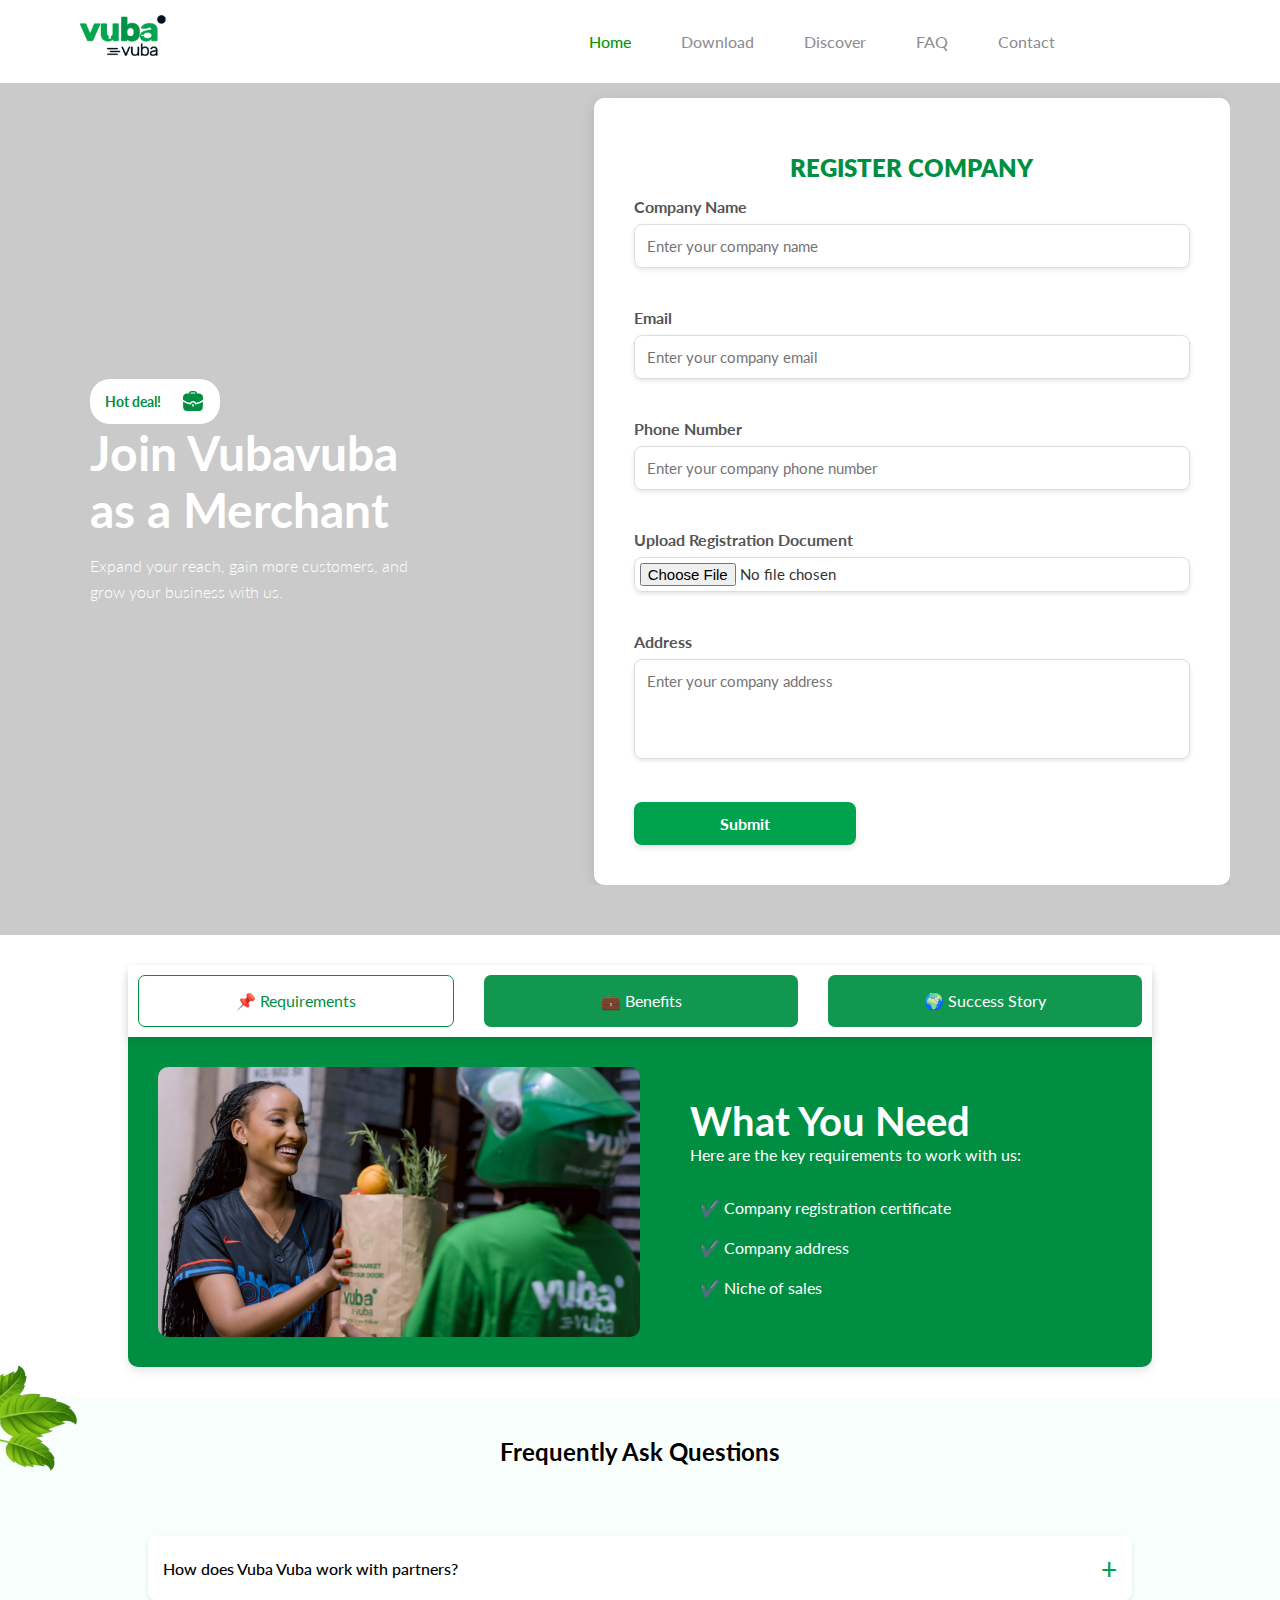
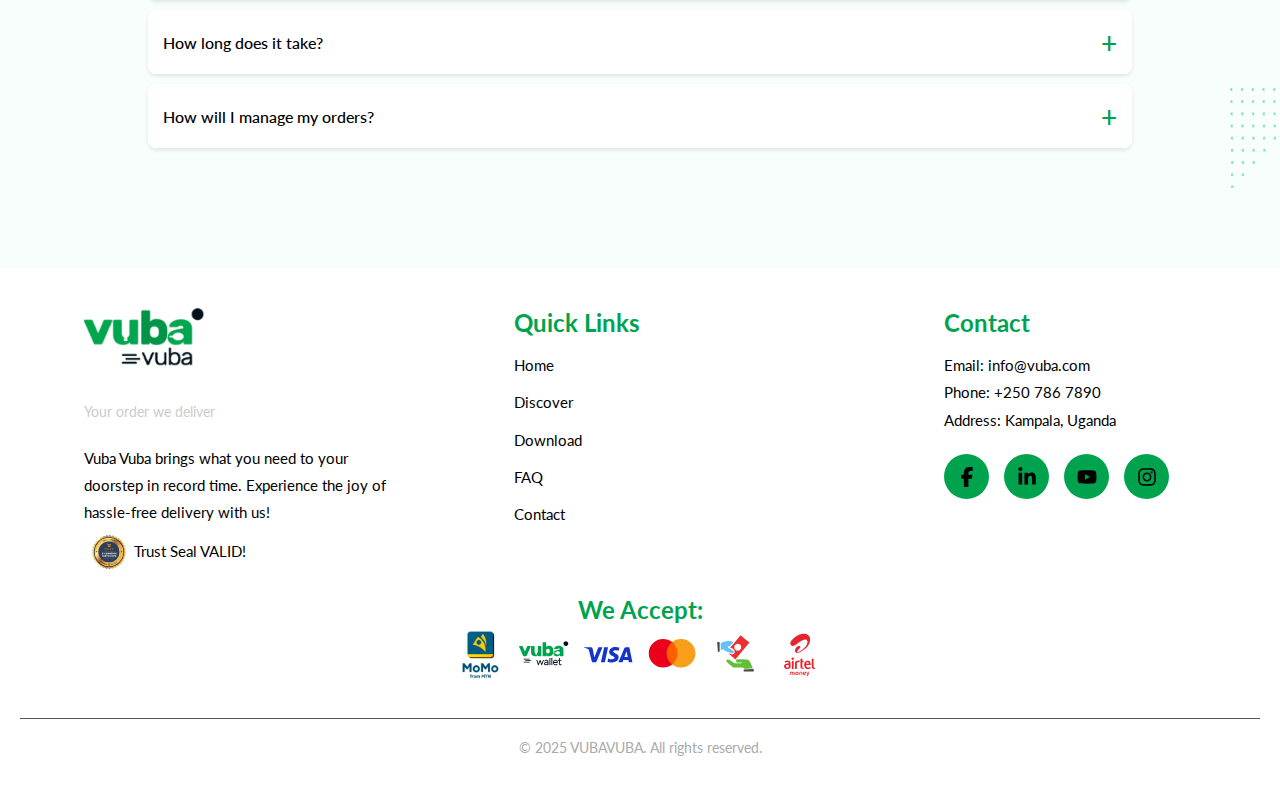
==== public/merchant.html @ c4051e66 "New changes" ====
<!DOCTYPE html>
<html lang="en">
  <head>
    <meta charset="utf-8" />
    <title>VUBAVUBA - Uganda</title>
    <meta name="viewport" content="width=device-width, initial-scale=1.0" />
    <meta name="theme-color" content="#000000" />
    <link rel="icon" type="image/x-icon" href="./public/images/favicon.ico">
    <link rel="stylesheet" type="text/css" href="./css/index.css" />
    <link rel="stylesheet" type="text/css" href="./css/font.css" />
    <link rel="stylesheet" type="text/css" href="./css/styles.css" />
    <link rel="stylesheet" type="text/css" href="./css/components.css" />
    <link rel="stylesheet" type="text/css" href="./css/new.css" />
    <link rel="stylesheet" type="text/css" href="./css/Home.css" />
    <link rel="stylesheet" type="text/css" href="./css/styling.css" />
    <link rel="stylesheet" type="text/css" href="./css/merchant.css" />
    <script>
      async function handleSlider() {
        const slider = document.querySelector("#slider");

        const imageList = slider.querySelectorAll("img");
        const onLoadPromiseList = [];
        for (const image of imageList) {
          if (image.complete) continue;

          const onLoadPromise = new Promise((resolve, reject) => {
            if (image.complete) return resolve();
            image.onload = resolve;
            image.onerror = resolve;
          });
          onLoadPromiseList.push(onLoadPromise);
        }
        await Promise.all(onLoadPromiseList);

        // Set max width and height to prevent slider from overflowing
        slider.style.maxWidth = getComputedStyle(slider).width;
        slider.style.maxHeight = getComputedStyle(slider).height;

        const sliderParent = slider.parentElement;
        const sliderTrack = document.querySelector("#slider > .swiper-wrapper");
        const slides = document.querySelectorAll(
          "#slider > .swiper-wrapper > .swiper-slide"
        );

        // Clone slides for infinite loop
        const slidesToShow = 3;
        const slidesRequired = 6;
        for (
          let i = 0;
          slides.length <= slidesToShow && i <= slidesRequired - 1;
          i++
        ) {
          const index = i % slidesToShow;
          const clone = slides[index]?.cloneNode(true);
          clone?.setAttribute("cloned", "");
          sliderTrack?.appendChild(clone);
        }

        const swiper = new Swiper("#slider", {
          grabCursor: true,
          loop: true,
          slidesOffsetAfter: 0,
          slidesOffsetBefore: 0,
          slidesPerView: 3,
          navigation: {
            prevEl: "#slider-control-prev",
            nextEl: "#slider-control-next",
          },
          breakpoints: {
            0: { slidesPerView: 1 },
            551: { slidesPerView: 1 },
            1051: { slidesPerView: 3 },
          },
        });
      }

      /**
       * Hydrate slider #slider
       */
      document.addEventListener("DOMContentLoaded", async () => {
        try {
          await handleSlider();
        } catch (error) {
          console.error(error);
        }
      });
    </script>
    <script type="module" src="./js/index.js"></script>
  </head>

  <body>
    <nav class="navbar">
      <div class="logo">
        <img
          src="public/images/img_vvlogo_2_1.png"
          alt="Logo Image"
          class="header__logo"
        />
      </div>
      <button class="hamburger" onclick="toggleMenu()">☰</button>
      <ul class="menu" id="menu">
        <li><a href="index.html" class="nav-link active">Home</a></li>
        <li><a href="index.html#download" class="nav-link">Download</a></li>
        <li><a href="index.html#discover" class="nav-link">Discover</a></li>
        <li><a href="index.html#faq" class="nav-link">FAQ</a></li>
        <li><a href="index.html#contact" class="nav-link">Contact</a></li>
      </ul>
    </nav>

    <div class="merchant">
      <section class="contact-section" id="contact">
        <div class="contact-container">
          <div class="contact-text">
            <button class="section__info-button">
              <span>Hot deal!</span>
              <img
                src="public/images/img_work_1.svg"
                alt="Work 1"
                class="work-1"
              />
            </button>
            <h2>Join Vubavuba as a Merchant</h2>
            <p>
              Expand your reach, gain more customers, and grow your business
              with us.
            </p>
          </div>
          <div class="company-registration" id="form" style="z-index: 100">
            <h2>REGISTER COMPANY</h2>
            <form>
              <div class="form-group">
                <label for="company-name">Company Name</label>
                <input
                  type="text"
                  id="company-name"
                  name="company-name"
                  placeholder="Enter your company name"
                />
              </div>
              <div class="form-group">
                <label for="company-email">Email</label>
                <input
                  type="email"
                  id="company-email"
                  name="company-email"
                  placeholder="Enter your company email"
                />
              </div>
              <div class="form-group">
                <label for="company-phone">Phone Number</label>
                <input
                  type="text"
                  id="company-phone"
                  name="company-phone"
                  placeholder="Enter your company phone number"
                />
              </div>
              <div class="form-group">
                <label for="company-doc">Upload Registration Document</label>
                <input type="file" id="company-doc" name="company-doc" />
              </div>
              <div class="form-group">
                <label for="company-address">Address</label>
                <textarea
                  id="company-address"
                  name="company-address"
                  placeholder="Enter your company address"
                ></textarea>
              </div>
              <button type="submit" class="submit-btn">Submit</button>
            </form>
          </div>
        </div>
      </section>
      <div class="insights">
        <div class="tab-container">
          <div class="tab-buttons">
            <button class="tab-link active" data-tab="requirements">
              📌 Requirements
            </button>
            <button class="tab-link" data-tab="benefits">💼 Benefits</button>
            <button class="tab-link" data-tab="success">
              🌍 Success Story
            </button>
          </div>

          <div id="requirements" class="tab-content active">
            <div class="content-box">
              <img src="public/images/1K6A9457.jpg" alt="Requirements" />
              <div class="content-text">
                <h3>What You Need</h3>
                <p>Here are the key requirements to work with us:</p>
                <ul>
                  <li>✔️ Company registration certificate</li>
                  <li>✔️ Company address</li>
                  <li>✔️ Niche of sales</li>
                </ul>
              </div>
            </div>
          </div>

          <div id="benefits" class="tab-content">
            <div class="content-box">
              <div class="content-text">
                <h3>Why Work With Us?</h3>
                <p>
                  Our company is built around
                  <strong>growth, flexibility, and success</strong>. Here’s what
                  you gain:
                </p>
                <div class="icon-list">
                  <div class="icon-item">
                    <span class="icon">✔</span>
                    Career Growth: We invest in your skills
                    with mentorship and training.
                  </div>
                  <div class="icon-item">
                    <span class="icon">✔</span>
                    Work Flexibility: Enjoy a hybrid work
                    environment with a great work-life balance.
                  </div>
                  <div class="icon-item">
                    <span class="icon">✔</span>
                    Innovation-Driven Culture: Work on
                    cutting-edge technology with a supportive team.
                  </div>
                  <div class="icon-item">
                    <span class="icon">✔</span>
                   Recognition & Rewards: Your achievements
                    are celebrated, and performance is well compensated.
                  </div>
                </div>
              </div>
              <img src="public/images/1K6A9524.jpg" alt="Benefits" />
            </div>
          </div>

          <div id="success" class="tab-content">
            <div class="content-box">
              <img src="public/images/1K6A9563.jpg" alt="Success" />
              <div class="content-text">
                <h3>Our Impact in Rwanda</h3>
                <p>
                  We have successfully introduced our services in Rwanda,
                  transforming businesses and communities with technology.
                </p>
              </div>
            </div>
          </div>
        </div>
      </div>

      <!-- <section class="success-section">
        <div class="container">
          <h2 class="title">Our Operational Success</h2>
          <p class="intro">
            At <strong>VUBA</strong>, we turn vision into reality. Our seamless
            execution, data-driven strategies, and commitment to excellence have
            propelled us to success. Here's how we've made an impact:
          </p>
          <div class="success-grid">
            <div class="success-card">
              <h3>🚀 100+ Successful Projects</h3>
              <p>
                From innovative software solutions to cutting-edge analytics,
                our team has delivered over 100 projects with outstanding client
                satisfaction.
              </p>
            </div>
            <div class="success-card">
              <h3>📈 95% Client Retention</h3>
              <p>
                Our expertise and tailored solutions keep our clients coming
                back, building long-term partnerships based on trust and
                results.
              </p>
            </div>
            <div class="success-card">
              <h3>🌍 Expanding Across Africa</h3>
              <p>
                We are making a mark beyond Rwanda, bringing technological
                advancements to multiple African nations, transforming
                businesses and communities.
              </p>
            </div>
          </div>
        </div>
      </section> -->
      <div class="faq-section" id="faq">
        <img src="public/images/leaves.png" alt="Leaves Image" class="leaves" />
        <h2>Frequently Ask Questions</h2>
        <div class="faq-container">
          <div class="faq-item">
            <div class="faq-question">
              How does Vuba Vuba work with partners?
              <span class="icon">+</span>
            </div>
            <div class="faq-answer">
              <p>
                Getting your local business registered on our app is simple.
                Just complete the
                <a href="#form" style="display: inline; color: blue">form</a>
                available.
              </p>
            </div>
          </div>
          <div class="faq-item">
            <div class="faq-question">
              How long does it take?
              <span class="icon">+</span>
            </div>
            <div class="faq-answer">
              <p>3-5 working days.</p>
            </div>
          </div>
          <div class="faq-item">
            <div class="faq-question">
              How will I manage my orders?
              <span class="icon">+</span>
            </div>
            <div class="faq-answer">
              <p>
                Upon successful registration, you will get access to our
                merchant platform to ease your work.
              </p>
            </div>
          </div>
        </div>
        <img
          src="public/images/img_graphic_elements.png"
          alt="Leaves Image"
          class="dots"
        />
      </div>
      <footer class="footer">
        <div class="footer-container">
          <div class="footer-section">
            <div class="footer-logo">
              <img src="public/images/img_vvlogo_2_1.png" alt="Company Logo" />
              <p>Your order we deliver</p>
            </div>
            <p>
              Vuba Vuba brings what you need to your doorstep in record time.
              Experience the joy of hassle-free delivery with us!
            </p>
            <a
              href="https://certification.dbi.rw/public?name=Vuba%20Vuba%20Africa%20LTD"
              target="_blank"
              ><div class="seal">
                <img src="public/images/seal.svg" alt="Seal" srcset="" />
                <p>Trust Seal VALID!</p>
              </div></a
            >
          </div>

          <div class="footer-section">
            <h3>Quick Links</h3>
            <ul>
              <li><a href="#hero">Home</a></li>
              <li><a href="#discover">Discover</a></li>
              <li><a href="#download">Download</a></li>
              <li><a href="#faq">FAQ</a></li>
              <li><a href="#contact">Contact</a></li>
            </ul>
          </div>

          <div class="footer-section">
            <h3>Contact</h3>
            <p>Email: info@vuba.com</p>
            <p>Phone: +250 786 7890</p>
            <p>Address: Kampala, Uganda</p>
            <div class="social-icons">
              <a href="#" title="Facebook"
                ><img src="public/images/facebook-f-brands-solid.svg"
              /></a>

              <a href="#" title="Twitter"
                ><img src="public/images/linkedin-in-brands-solid.svg" alt=""
              /></a>

              <a href="#" title="Instagram"
                ><img src="public/images/youtube-brands-solid.svg" alt=""
              /></a>

              <a href="#" title="LinkedIn"
                ><img src="public/images/instagram-brands-solid.svg" alt=""
              /></a>
            </div>
          </div>
        </div>
        <div class="payment-methods">
          <h3>We Accept:</h3>
          <img src="public/images/mtnmoney (1).png" alt="Momo" />
          <img src="public/images/wallet.svg" alt="Wallet" />
          <img src="public/images/visa.svg" alt="Visa" />
          <img src="public/images/mastercard.svg" alt="MasterCard" />
          <img src="public/images/cod.svg" alt="COD" />
          <img src="public/images/airtel.svg" alt="Airtel" />
        </div>

        <div class="footer-bottom">
          <p>&copy; 2025 VUBAVUBA. All rights reserved.</p>
        </div>
      </footer>
    </div>
    <script>
      document.querySelectorAll(".tab-link").forEach((button) => {
        button.addEventListener("click", () => {
          document
            .querySelectorAll(".tab-link")
            .forEach((btn) => btn.classList.remove("active"));
          document
            .querySelectorAll(".tab-content")
            .forEach((tab) => tab.classList.remove("active"));

          button.classList.add("active");
          document
            .getElementById(button.getAttribute("data-tab"))
            .classList.add("active");
        });
      });
    </script>
    <script>
      const faqItems = document.querySelectorAll(".faq-item");

      faqItems.forEach((item) => {
        const icon = item.querySelector(".icon");
        item.addEventListener("click", () => {
          // Close other open items
          faqItems.forEach((i) => {
            if (i !== item) {
              i.classList.remove("open");
              i.querySelector(".icon").textContent = "+";
            }
          });
          // Toggle the clicked item
          item.classList.toggle("open");
          icon.textContent = item.classList.contains("open") ? "×" : "+";
        });
      });
    </script>
  </body>
</html>
---- public/css/index.css ----
@import url('https://fonts.googleapis.com/css2?family=Lato:ital,wght@0,100;0,300;0,400;0,700;0,900;1,100;1,300;1,400;1,700;1,900&display=swap');

body {
  margin: 0;
  padding: 0;

}

* {
  box-sizing: border-box;
  line-height: normal;
  font-family: "Lato", serif;
  margin: unset;
}

a {
  text-decoration: none;
  display: block;
}

ul {
  margin: 0;
  margin-inline: unset !important;
  padding: 0;
  list-style: none;
}

img {
  max-width: 100%;
  height: auto;
}

input {
  background-color: transparent;
  width: 100%;
}


.hamburger {
    font-size: 24px;
    background: none;
    border: none;
    color: black;
    cursor: pointer;
    display: none; 
}


[type="text"],
input:where(:not([type])),
[type="email"],
[type="url"],
[type="password"],
[type="number"],
[type="date"],
[type="datetime-local"],
[type="month"],
[type="search"],
[type="tel"],
[type="time"],
[type="week"],
[multiple],
textarea,
select,
button {
  appearance: none;
  background-color: transparent;
  border-color: unset;
  border-width: 0;
  border-radius: unset;
  padding: unset;
  font-size: unset;
  line-height: unset;
  color: inherit;
}
input:focus-visible,
[multiple]:focus-visible,
textarea:focus-visible,
select:focus-visible {
  outline: none;
}
---- public/css/font.css ----
/* @font-face {
  font-display: swap;
  font-style: normal;
  src: url("../public/fonts/InterBold.ttf");
  font-family: "Inter";
  font-weight: 700;
}
@font-face {
  font-display: swap;
  font-style: normal;
  src: url("../public/fonts/InterRegular.ttf");
  font-family: "Inter";
  font-weight: 400;
}
@font-face {
  font-display: swap;
  font-style: normal;
  src: url("../public/fonts/InterExtraBold.ttf");
  font-family: "Inter";
  font-weight: 800;
}
@font-face {
  font-display: swap;
  font-style: normal;
  src: url("../public/fonts/InterLight.ttf");
  font-family: "Inter";
  font-weight: 300;
}
@font-face {
  font-display: swap;
  font-style: normal;
  src: url("../public/fonts/InterSemiBold.ttf");
  font-family: "Inter";
  font-weight: 600;
}
@font-face {
  font-display: swap;
  font-style: normal;
  src: url("../public/fonts/PoppinsMedium.ttf");
  font-family: "Poppins";
  font-weight: 500;
}
@font-face {
  font-display: swap;
  font-style: normal;
  src: url("../public/fonts/PoppinsRegular.ttf");
  font-family: "Poppins";
  font-weight: 400;
}
@font-face {
  font-display: swap;
  font-style: normal;
  src: url("../public/fonts/PoppinsSemiBold.ttf");
  font-family: "Poppins";
  font-weight: 600;
}
@font-face {
  font-display: swap;
  font-style: normal;
  src: url("../public/fonts/InterMedium.ttf");
  font-family: "Inter";
  font-weight: 500;
} */

@import url('https://fonts.googleapis.com/css2?family=Lato:ital,wght@0,100;0,300;0,400;0,700;0,900;1,100;1,300;1,400;1,700;1,900&display=swap');
---- public/css/styles.css ----
/*=========== TABLE OF CONTENTS ===========
1. CSS Variables
2. Utility CSS
==========================================*/

/*-------------------------------------
  1. CSS Variables
--------------------------------------*/
:root {
  /*------Color variables------*/
  --amber_300: #facd49;
  --black_900: #000000;
  --black_900_0c: #0000000c;
  --black_900_11: #00000011;
  --black_900_16: #00000016;
  --black_900_19: #00000019;
  --black_900_3f: #0000003f;
  --blue_gray_50: #f1f2f2;
  --dark: #222831;
  --gray_50: #f9f8f8;
  --gray_500: #9f9f9f;
  --gray_900_19: #19182519;
  --green_50: #e5f4ec;
  --green_50_99: #e5f4ec99;
  --green_a200: #85e6b5;
  --green_a700: #00a34d;
  --grey_scale_black: #191825;
  --grey_scale_black_50: #1918257f;
  --grey_scale_black_75: #191825bf;
  --light: #eeeeee;
  --medium: #393e46;
  --orange: #ff5722;
  --teal_800: #008f42;
  --white: #ffffff;

  /*------Shadow variables------*/
  --shadow-xs: 0 43px 26px 0 #0000000c;
  --shadow-sm: 0 4px 39px 0 #0000003f;
  --shadow-md: 0 0 1px 0 #00000011;
  --shadow-lg: 0 0 1px 0 #0000000c;
  --shadow-xl: 0 0 1px 0 #00000019;
  --shadow-2xl: 0 19px 19px 0 #00000016;

  /*------Border radius variables------*/
  --radius-xs: 5px;
  --radius-sm: 10px;
  --radius-md: 14px;
  --radius-lg: 20px;
  --radius-xl: 24px;
  --radius-2xl: 28px;
  --radius-3xl: 32px;
  --radius-4xl: 50px;

  /*------Spacing variables------*/
  --space-xs: 8px;
  --space-sm: 9px;
  --space-md: 14px;
  --space-lg: 16px;
  --space-xl: 18px;
  --space-2xl: 20px;
  --space-3xl: 24px;
  --space-4xl: 26px;
  --space-5xl: 32px;
  --space-6xl: 34px;
  --space-7xl: 36px;
  --space-8xl: 38px;
  --space-9xl: 64px;
  --space-10xl: 78px;
  scroll-behavior: smooth;
}

/*-------------------------------------
  2. Utility CSS
--------------------------------------*/
.flex-col-end-start {
  display: flex;
  flex-direction: column;
  align-items: flex-start;
  justify-content: flex-end;
}

.flex-col-center-start {
  display: flex;
  flex-direction: column;
  align-items: flex-start;
  justify-content: center;
}
---- public/css/components.css ----
/*=========== TABLE OF CONTENTS ===========
1. Button CSS
2. Textarea CSS
3. Input CSS
4. Text CSS
5. Heading CSS
6. Container CSS
==========================================*/

/*-------------------------------------
  1. Button CSS
--------------------------------------*/
.ui.button.round {
  border-radius: var(--radius-md);
}

.ui.button.circle {
  border-radius: 50%;
}

.ui.button.size-xs {
  height: 48px;
  padding-left: var(--space-5xl);
  padding-right: var(--space-5xl);
  font-size: 14px;
  @media only screen and (max-width: 550px) {
    font-size: 1px;
    width: 5vw;
    height: 7vh;
  }
}

.ui.button.size-sm {
  height: 52px;
  padding-left: var(--space-6xl);
  padding-right: var(--space-6xl);
  font-size: 16px;
}

.ui.button.size-lg {
  height: 60px;
  padding-left: var(--space-6xl);
  padding-right: var(--space-6xl);
  font-size: 17px;
}

.ui.button.size-md {
  height: 56px;
  padding-left: var(--space-5xl);
  padding-right: var(--space-5xl);
  font-size: 14px;

  @media only screen and (max-width: 550px) {
    width: 5vw;
    height: 7vh;
    font-size: 12px;
    text-align: left;
  }
}

.ui.button.size-xl {
  height: 64px;
  padding-left: var(--space-lg);
  padding-right: var(--space-lg);
}

.ui.button.size-2xl {
  height: 50px;
}

.ui.button.fill.white {
  background-color: var(--white);
  box-shadow: var(--shadow-md);
  color: var(--teal_800);
}

.ui.button.fill.teal_800 {
  background-color: var(--teal_800);
  box-shadow: var(--shadow-sm);
  color: var(--white);
  @media only screen and (max-width: 1050px) {
    font-size: 21px;
  }
  @media only screen and (max-width: 769px) {
    font-size: 15px;
  }
}

.ui.button.fill.green_a700 {
  background-color: var(--green_a700);
}

.ui.button {
  text-align: center;
  display: flex;
  cursor: pointer;
  flex-direction: row;
  align-items: center;
  justify-content: center;
  white-space: nowrap;
}

/*-------------------------------------
  2. Textarea CSS
--------------------------------------*/
.ui.textarea.round {
  border-radius: var(--radius-sm);
}

.ui.textarea.size-xs {
  height: 132px;
  font-size: 16px;
  padding: var(--space-4xl);
}

.ui.textarea.taroutlinegray500.white {
  background-color: var(--white);
  border: 1px solid var(--gray_500) !important;
}

/*-------------------------------------
  3. Input CSS
--------------------------------------*/
.ui.input.round {
  border-radius: var(--radius-sm);
}

.ui.input.size-xs {
  height: 82px;
  padding-left: var(--space-4xl);
  padding-right: var(--space-4xl);
  font-size: 16px;
}

.ui.input.fill.white {
  background-color: var(--white);
  color: var(--gray_500);
}

.ui.input {
  display: flex;
  align-items: center;
  justify-content: center;
  cursor: text;
  color: var(--gray_500);
  /* font-family: Poppins; */
  font-size: 16px;
  background-color: var(--white);
  align-self: stretch;
  border-radius: var(--radius-sm);
  border: 1px solid var(--gray_500);
}

/*-------------------------------------
  4. Text CSS
--------------------------------------*/
.ui.text.size-body {
  font-size: 18px;
  font-weight: 400;
line-height: 1.7em;
  @media only screen and (max-width: 1250px) {
    font-size: 13px;
  }
}

.ui.text {
  color: var(--grey_scale_black_75);
  /* font-family: Inter; */
}

/*-------------------------------------
  5. Heading CSS
--------------------------------------*/
.ui.heading.size-textxs {
  font-size: 16px;
  font-weight: 500;

  @media only screen and (max-width: 550px) {
    font-size: 15px;
    margin-bottom: -20px;
  }
}

.ui.heading.size-headingxs {
  font-size: 14px;
  font-weight: 700;

  @media (max-width: 769px) {
    font-size: 20px;
    font-weight: 1000;
    margin-left: 70px;
    text-align: left;
    margin-top: -200px;
    flex-direction: column;
  }
}

.ui.heading.size-headings {
  font-size: 18px;
  font-weight: 600;
  @media only screen and (max-width: 1050px) {
    font-size: 21px;
  }
  @media only screen and (max-width: 1050px) {
    font-size: 15px;
  }
}

.ui.heading.size-headingmd {
  font-size: 30px;
  font-weight: 600;
  @media only screen and (max-width: 1050px) {
    font-size: 25px;
  }

  @media only screen and (max-width: 550px) {
    font-size: 16px;
  }
}

.ui.heading.size-headinglg {
  font-size: 35px;
  font-weight: 800;
  @media only screen and (max-width: 1050px) {
    font-size: 33px;
  }

  @media only screen and (max-width: 550px) {
    line-height: normal;
    line-break: auto;
    font-size: 17px;
    text-align: left;
  }
}

.ui.heading.size-headingxl {
  font-size: 36px;
  font-weight: 600;
  @media only screen and (max-width: 1050px) {
    font-size: 34px;
  }

  @media only screen and (max-width: 550px) {
    font-size: 32px;
  }
}

.ui.heading.size-heading2xl {
  font-size: 30px;
  font-weight: 700;
  @media only screen and (max-width: 1050px) {
    font-size: 40px;
  }

  @media only screen and (max-width: 550px) {
    font-size: 18px;
  }
}

.ui.heading.size-heading3xl {
  font-size: 69px;
  font-weight: 600;

  @media only screen and (max-width: 1050px) {
    font-size: 48px;
  }
  @media only screen and (max-width: 550px) {
    font-size: 40px;
  }
}

.ui.heading {
  color: var(--grey_scale_black);
  /* font-family: Inter; */
}

/*-------------------------------------
  6. Container CSS
--------------------------------------*/
.container-menu {
  background-color: white;
  max-width: 100vw;
  padding-top: 1em;
  position: fixed;
  /* box-shadow: 0 5px 8px rgba(0, 0, 0, 0.2); */
  width: 100%;
  margin-left: auto;
  margin-right: auto;
  z-index: 1000;
}

.starter {
  margin: 0;
  height: 100vh;
  /* Linear Gradient */
  background: linear-gradient(to right, #ff7e5f, #feb47b);
  display: flex;
  justify-content: center;
  align-items: center;
  /* font-family: Arial, sans-serif; */
  color: white;
}

.header_button {
  background-color: #008f42;
  border-radius: 10px;
  color: white;
  padding: 10px 20px;
  text-align: center;
  font-weight: 500;
  width: 7vw;
  margin: 0 auto;
  display: flex;
  align-items: center;
  gap: 10px;
}

.learn {
  flex: 0.2;
}
---- public/css/new.css ----
/* Navigation bar settings */

.navbar {
    position: fixed;
    top: 0;
    left: 0;
    width: 100%;
    background-color: white;
    padding: 10px 80px;
    display: flex;
    justify-content: space-between;
    align-items: center;
    z-index: 1000;
    transition: box-shadow 0.3s ease-in-out; 

}


.navbar.no-shadow {
    box-shadow: none;
}


.navbar.with-shadow {
    box-shadow: 0 2px 5px rgba(0, 0, 0, 0.1);
}
.logo {
    font-size: 22px;
    font-weight: bold;
    display: flex;
    align-items: center;
}

.logo img {
    padding-top: 5px;
    width: 30%;
    height: 25%;
}
/* Menu */
.menu {
    list-style: none;
    display: flex;
    gap: 20px;
flex: 0.75
}

.menu li {
    display: inline;
}

.menu a {
    text-decoration: none;
   color: var(--grey_scale_black_50);
    font-weight: normal;
    padding: 10px 15px;
    transition: all 0.3s ease;
    font-weight: 500;
}

/* Hover Effect */
.menu a:hover {
     color: black;
}

/* Active Link */
.menu a.active {
  
     color: rgb(8, 151, 8);
    /* font-weight: bold; */
}


.hamburger {
    font-size: 24px;
    background: none;
    border: none;
    cursor: pointer;
    display: none; /* Hidden on desktop */
}

/* Responsive Design */
@media (max-width: 768px) {
    .navbar{
        padding: 10px 40px;
    }
    .logo{
        width: 0.9;
    }
    .logo img {
        height: 20%;
        width: 20%;
    }
    .hamburger {
        display: block;
     
    }

    .menu {
    
        flex-direction: column;
        position: absolute;
        top: 60px;
        left: 0;
        width: 100%;
        background-color: white;
        overflow: hidden;
        max-height: 0; /* Initially hidden */
        transition: max-height 0.5s ease-in-out; /* Smooth transition */
    }

    .menu.show {
        max-height: 100vh; 
    }

    .menu li {
        text-align: center;
        width: 100%;
        padding: 10px 0;
    }
}
---- public/css/Home.css ----
.section__info-description {
  color: var(--grey_scale_black_50) !important;
  width: 70%;
  text-align: justify;
   @media only screen and (max-width: 1025px) {
    width: 80%;
   }
  @media only screen and (max-width: 769px) {
    width: 100%;
  }
}

.work-1 {
  height: 24px;
  width: 24px;
  object-fit: contain;
}

.section__gallery-search-image {
  height: 300px;
  object-fit: cover;
  border-radius: var(--radius-3xl);
}

.column__title {
  color: var(--teal_800) !important;
  letter-spacing: 4.6px;
  text-transform: uppercase;

  @media only screen and (max-width: 769px) {
    font-size: 10px;
    gap: 0px;
  }
}

.dhi-group {
  padding-left: 15px;
  padding-right: 15px;

  @media only screen and (max-width: 769px) {
    /* align-self: auto; */
    width: 120%;
    object-fit: fill;
    flex-direction: row;
  }
}

.section__gallery-column {
  /* background-color: rebeccapurple; */
  display: flex;
  flex-direction: column;

  @media only screen and (max-width: 769px) {
    /* padding: var(--space-2xl); */
    width: 100%;
    /* object-fit: cover; */
    display: none;
  }


  /* box-shadow: 0 4px 6px rgba(0, 0, 0, 0.2); */
}

.section__slider-item-image {
  height: 300px;
  border-top-right-radius: var(--radius-3xl);
  border-top-left-radius: var(--radius-3xl);
  object-fit: cover;

  @media only screen and (max-width: 769px) {
    font-size: 10px;
    height: fit-content;
    margin-bottom: 10px;
  }
  @media only screen and (max-width: 1025px) {
    object-fit: contain;
    font-size: 10px;
    height: fit-content;
    margin-bottom: 10px;
  }
}

.section__slider-item-details {
  border-bottom-left-radius: var(--radius-3xl);
  border-bottom-right-radius: var(--radius-3xl);
  gap: var(--space-5xl);
  display: flex;
  background-color: var(--white);
  background-color: #f7fbf9;
  flex-direction: column;
  padding: var(--space-5xl);

  @media only screen and (max-width: 769px) {
    padding: var(--space-2xl);
    font-size: 10px;
    margin-bottom: 10px;
  }
}

.section__slider-item-details-column {
  gap: var(--space-xl);
}

.section__slider-item-rating {
  gap: var(--space-sm);
  display: flex;
  align-items: center;

  @media only screen and (max-width: 769px) {
    margin-top: -18px;
  }
}

.section__slider-item-rating-score {
  color: var(--orange) !important;
}

.section__location-image {
  height: 24px;
}

.content__app-link--google-play {
  height: 50px;
  width: 172px;
  object-fit: contain;
  border-radius: var(--radius-xs);

  @media only screen and (max-width: 769px) {
    font-size: 10px;
  }
}

.content__image--whatsapp {
  height: 600px;
  width: 22%;
  object-fit: fill;
  box-shadow: 0 4px 39px 0 #0000003f !important;
  border-radius: var(--radius-lg);

  @media only screen and (max-width: 769px) {
    /* display: none; */
    box-shadow: 0 4px 39px 0 #0000003f !important;
    border-radius: var(--radius-lg);
    object-fit: contain;
    width: 500px;
    height: fit-content;
    /* margin-left: 15px; */
  }
}

.contact-section {
  @media only screen and (max-width: 1025px) {
    width: 100%;
  }
}

.contact-section__input--name {
  color: var(--gray_500) !important;
  padding-left: var(--space-4xl);
  padding-right: var(--space-4xl);
  background-color: var(--white) !important;
  height: 82px;
  border-radius: 10px !important;

  @media only screen and (max-width: 1025px) {
    width: 100%;
  }
}

.contact-section__label--name {
  color: var(--black_900) !important;

  @media only screen and (max-width: 1025px) {
    width: 100%;
  }
}

.join-rider-section {
  gap: var(--space-7xl);
  display: flex;
  background-color: var(--green_50);
  width: 50%;
  flex-direction: column;
  padding: var(--space-2xl);
  border-radius: var(--radius-lg);

  @media only screen and (max-width: 1025px) {
    width: fit-content;
    font-size: 10px;
    text-align: center;
    max-height: max-content;
  }

  @media only screen and (max-width: 360px) {
    font-size: 10px;
    max-width: 90vw;
    text-align: center;
    max-height: 70vh;
  }
}

.join-rider-section__image {
  height: 374px;
  object-fit: cover;
  border-radius: var(--radius-lg);

  @media only screen and (max-width: 1020px) {
    margin-left: 0px;
    height: fit-content;
    object-fit: contain;
  }

  @media only screen and (max-width: 1025px) {
    margin-left: 0px;
    height: fit-content;
    object-fit: contain;
  }
}

.join-rider-section__content {
  margin-bottom: 16px;
  margin-left: 14px;
  display: flex;
  justify-content: space-between;
  align-items: center;
  gap: var(--space-2xl);

  @media only screen and (max-width: 1025px) {
    margin-left: 0px;
    object-fit: contain;
  }
}

.join-rider-section__title {
  color: var(--black_900) !important;
  margin-bottom: 4px;
  align-self: flex-end;

  @media only screen and (max-width: 769px) {
    margin-left: 0px;
    font-size: 10px;
    text-align: left;
    justify-content: left;
  }
  @media only screen and (max-width: 1025px) {
    margin-left: 0px;
    font-size: 10px;
    text-align: left;
    justify-content: left;
  }
}

.join-rider-section__button {
  color: var(--white) !important;
  padding-left: var(--space-6xl);
  padding-right: var(--space-6xl);
  font-size: 17px;
  font-weight: 500;
  background-color: var(--teal_800) !important;
  box-shadow: 0 4px 39px 0 #0000003f !important;
  height: 60px;
  min-width: 168px;
  border-radius: 14px !important;

  @media only screen and (max-width: 767px) {
    max-width: 10vw;
    max-height: 5vh;
  }

  @media only screen and (min-width: 768px) {
    max-width: 10vw;
    max-height: 6vh;
  }
  @media only screen and (min-width: 1024px) {
    max-width: 10vw;
    max-height: 7vh;
  }
}


/*-------------------------------------
  2. Page CSS
--------------------------------------*/
.home {
  /* background-color: var(--white); */
  width: 100%;
  margin: 0;
  padding: 0;

  @media only screen and (max-width: 1025px) {
    height: auto;
    min-width: 100%;
  }
}

.columnobjects {
  position: absolute;
  top: 0;
  left: 0;
  flex: 0.3;

  height: 200000px;
  backdrop-filter: blur(100px);
  /* Creates the blur effect */

  background-color: green;
  /* gap: 620px; */
  /* display: flex; */
  /* width: 10%; */
  /* flex-direction: column;

  align-items: center; */
}

.columnobjects__image {
  height: 276px;
  width: 100%;
  object-fit: cover;

  @media only screen and (max-width: 1025px) {
    height: auto;
  }
}

.columnobjects__image--objects-one {
  height: 168px;
  width: 44%;
  object-fit: contain;
}

.section {
  position: relative;
  width: 100%;
  z-index: 100;
  padding-top: 6em;
  padding-bottom: 2em;
  align-self: center;
  flex-direction: column;
  /* Linear Gradient */
  background: linear-gradient(to right, #008f430e, #fff);
  display: flex;
  justify-content: space-between;
   @media only screen and (max-width:1025px) {
    padding-top: 2em;

   }
}

.section__info{
  width: 90vw;
margin: 0 auto;
gap: 50px;
 @media only screen and (max-width: 769px) {
   width: 80vw;
  }
}
.header {
  display: flex;
  justify-content: space-between;
  margin: 0 3em;
  align-items: center;
  gap: var(--space-2xl);
  width: 100%;

  @media only screen and (max-width: 769px) {
    display: flex;
    flex-direction: column;
    /* height: 8vh; */
  }
}

.section__image {
  height: 500px;
  width: 6%;
  object-fit: contain;
  position: absolute;
  bottom: 27%;
  right: -0.5px;
  margin: auto;
}


.merchant .section__info {
  height: 80vh;
}
.section__info {
  display: flex;

  justify-content: space-between;

 /* background-color: red; */
  @media only screen and (max-width: 769px) {
    display: flex;
    flex-direction: column;
    padding-top: 2.5em;
    height: 100%;
  }
}

.section__info-column {
  gap: 44px;
  display: flex;
  /* background-color: green; */
  width: 40%;
  flex-direction: column;
  justify-content: center;
  align-items: flex-start;


  @media only screen and (max-width: 768px) {
    width: 100%;
    justify-content: left;
    flex-direction: column;
  }
}

.section__info-button {
  color: var(--teal_800) !important;
  padding-left: var(--space-5xl);
  padding-right: var(--space-5xl);
  font-size: 14px;
  font-weight: 700;
  gap: var(--space-xl);
  background-color: var(--white) !important;
  box-shadow: 0 0 1px 0 #00000011 !important;
  height:50px;
  width: 220px;
  border-radius: 20px !important;
  display: flex;
  gap: 20px;
  align-items: center;

  @media only screen and (max-width: 769px) {
    /* margin-left: -10px; */
    width: 1vw;
    width: auto;
    height: 6vh;
  
  }
}

.section__info-text {
  color: var(--black_900) !important;
  width: 70%;
  text-align: justify;
  line-height: 120%;

  @media only screen and (max-width: 1024px) {
    width: 100%;
    text-align: left;
  }
  @media only screen and (max-width: 768px) {
    margin-top: -15px;
    /* margin-left: -10px; */
    width: 100%;
    font-size: -9px;
    text-align: left;
    justify-content: left;
  }
}

.section__info-actions {
  gap: var(--space-lg);
  align-self: stretch;
  display: flex;
  height: 7vh;
  align-items:center;
  height: auto;

  @media only screen and (max-width: 769px) {
    flex-direction: row;
    /* width: 10%; */
  }
}

a.section__info-action-button {
  color: var(--light) !important;
  display: block;
  font-size: 14px;
  font-weight: 700;
  background-color: green !important;
  box-shadow: 0 0 1px 0 #00000019 !important;
  width: 144px;
 height: 100%;
 display: flex;
 align-items: center;
 text-align: center;
 justify-content: center;
  border-radius: 5px !important;

 

  @media only screen and (max-width: 769px) {
height: 7vh;
  }
}
a.section__info-action-button:hover{
  background-color: rgba(0, 128, 0, 0.715) !important;
  cursor: pointer;
}
.section__info-action-button--demo {
  display: block;
  color: var(--dark) !important;
  font-size: 14px;
  font-weight: 700;
  align-self: center;
  background-color: var(--white) !important;
  height: 48px;
  min-width: 184px;
  display: flex;
justify-content: center;
  align-items: center;
  border-radius: 5px !important;
  border: 1px solid var(--light);
  gap: 10px;

  @media only screen and (max-width: 769px) {
    color: var(--dark);
    background-color: var(--white) !important;
    border-radius: 5px !important;
    border: 1px solid var(--light);
    font-weight: 700;
    align-self: center;
    min-width: 140px;  
    padding: 0 11px;
  }
}

.section__gallery {
  position: relative;
  flex: 1;
  display: flex;
  flex-direction: column;
  justify-content: space-around;

  @media only screen and (max-width: 1022px) {
    align-self: stretch;
    margin-left: 0px;
    /* display: none; */
  }
}

.section__gallery-image {
  height: 286px;
  width: 90%;
  object-fit: contain;
}

.section__gallery-controls {
  margin-top: -192px;
  margin-left: 56px;
  margin-right: 56px;
  position: relative;
  display: flex;
  justify-content: center;
  align-items: flex-start;

  @media only screen and (max-width: 1025px) {
    margin-left: 0px;
    margin-right: 0px;
  }
}

.section__gallery-control-button {
  height: 64px;
  margin-top: 246px;
  padding-left: var(--space-lg);
  padding-right: var(--space-lg);
  z-index: 1;
  position: relative;
  background-color: var(--teal_800) !important;
  box-shadow: 0 19px 19px 0 #00000016 !important;
  width: 64px;
  border-radius: 32px !important;
}

.section__gallery-search {
  margin-left: -28px;
  gap: var(--space-md);
  position: relative;
  display: flex;
  flex: 1;
  align-items: center;

  @media only screen and (max-width: 769px) {
    flex-direction: column;
  }
}

.section__gallery-search-column {
  gap: var(--space-5xl);
  display: flex;
  width: 48%;
  flex-direction: column;

  @media only screen and (max-width: 769px) {
    width: 100%;
  }
}

.section__gallery-search-column--secondary {
  margin-bottom: 12px;
  padding-left: var(--space-md);
  padding-right: var(--space-md);
  gap: var(--space-8xl);
  align-self: flex-end;
  display: flex;
  flex: 1;
  flex-direction: column;
  align-items: flex-start;

  @media only screen and (max-width: 769px) {
    /* align-self: stretch; */

    width: fit-content;
    flex-direction: row;
    object-fit: contain;
    height: 10vh;
  }

  /* @media only screen and (max-width: 1022px) {
    align-self: stretch;
    margin-left: 0px;
  } */
}

.section__gallery-search-image--tertiary {
  height: 400px;
  width: 100%;
  object-fit: cover;
  border-radius: var(--radius-3xl);

  @media only screen and (max-width:1025px) {
  height: 300px;
  }
  @media only screen and (max-width: 769px) {
    width: fit-content;
    flex-direction: row;
    object-fit: contain;
    height: fit-content;
  }

  /* @media only screen and (max-width: 1022px) {
    align-self: stretch;
    margin-left: 0px;
  
  } */
}

.section__gallery-search-button {
  height: 64px;
  margin-left: 78px;
  padding-left: var(--space-lg);
  padding-right: var(--space-lg);
  background-color: var(--teal_800) !important;
  box-shadow: 0 19px 19px 0 #00000016 !important;
  width: 64px;
  border-radius: 32px !important;
/* 
  @media only screen and (max-width: 1025px) {
    margin-left: 0px;
  } */
}
---- public/css/styling.css ----
.why-section {
  display: flex;
  background-color: #85e6b50f;
  align-items: center;
  justify-content: space-between;
  gap: 20px;
  padding: 20px 0px;
}

.why-section .left-column {
  flex: 0.5;
}

.why-section .left-column img {
  height: 100%;
  width: 100%;
  object-fit: fill;
}

.why-section .right-column {
  display: flex;
  flex-direction: column;
  flex: 0.4;
}

.why-section .right-column h2 {
  font-size: 40px;
  font-weight: 700;
  color: #008f42;
  padding-bottom: 1em;
}

.why-section .why-steps {
  display: flex;
  width: 100%;
  flex-direction: column;
  gap: 30px;
}

.why-section .why-steps .step {
  background-color: white;
  border-radius: 5px;
  border: 1px solid #cdcdcd;
  padding: 30px 20px;
  width: 80%;
}

.why-section .why-steps .step .top-head {
  display: flex;
  align-items: center;
  padding-bottom: 2vh;
}

.why-section .why-steps .step h4 {
  padding-left: 20px;
  font-size: 20px;
  line-height: 22px;
}

.why-section .why-steps .step p {
  color: #3838389f;
  font-size: 14px;
  line-height: 22px;
}

.merchant .faq-section {
background-color: #85e6b50f;
}

.faq-section {
  display: flex;
  flex-direction: column;
  align-items: center;
  padding: 40px 0px 40px 0px;
  position: relative;
}

.faq-section .leaves {
  position: absolute;
  top: -50px;
  left: 0;
  height: 150px;
  width: 100px;
}

.faq-section .dots {
  position: absolute;
  bottom: 80px;
  right: 0;
  height: 100px;
  width: 50px;
}

.faq-container {
  width: 80%;
  margin: 50px auto;
  padding: 20px;
  /* background-color: #fff; */
  border-radius: 10px;
  /* box-shadow: 0 4px 8px rgba(0, 0, 0, 0.1); */
}

.faq-item {
  margin-bottom: 10px;
  border-radius: 8px;
  box-shadow: 0 2px 4px rgba(0, 0, 0, 0.1);
  overflow: hidden;
}

.faq-question {
  cursor: pointer;
  padding: 15px;
  margin: 0;
  font-size: 16px;
  font-weight: 500;
  display: flex;
  justify-content: space-between;
  align-items: center;
  background-color: #fff;
  transition: background-color 0.3s, box-shadow 0.3s;
}

.faq-question:hover {
  background-color: #f0f0f055;
  box-shadow: 0 4px 8px rgba(0, 0, 0, 0.2);
}

.faq-answer {
  max-height: 0;
  overflow: hidden;
  transition: max-height 0.3s ease-out;
  padding: 0 15px;
  background-color: #ffffff;
}

.faq-answer p {
  color: #7c7c7c;
  margin: 10px 0;
}

.faq-item.open .faq-answer {
  max-height: 220px;
}

.faq-item.open .faq-question {
  color: #00a34d;
}

.faq-container .icon {
  font-size: 28px;
  color: #00a34d;
  transition: transform 0.3s;
}

.faq-container .faq-item.open .icon {
  transform: rotate(45deg); /* Rotate icon to indicate close */
}

.download-section {
  display: flex;
  justify-content: space-around;
  align-items: center;
  background-color: #008f42;
  width: 80%;
  margin: auto;
  border-radius: 15px;
  padding-top: 10px;
  box-shadow: 0 4px 10px rgba(0, 0, 0, 0.1);
  margin-top: 30px;
}

.download-section .left-column {
  flex: 0.5;
  height: 45vh;
  display: flex;
  justify-content: center;
}

.download-section .left-column img {
  height: 100%;
  width: 70%;
  object-fit: contain;
}
.download-section .right-column {
  flex: 0.5;
  color: white;
  /* background-color: black; */
}

.download-section .headerr {
  font-size: 40px;
  font-weight: 500;
  padding: 20px 0px;
}
.download-section .right-column .tag {
  color: green;
  display: block;
  text-align: center;
  font-weight: 700;
  width: 15vw;
  padding: 10px;
  border-radius: 5px;
  background-color: white;
}

.download-section .right-column .description {
  width: 90%;
  font-weight: 400;
}
.download-section .app-section {
  display: flex;
  gap: 50px;
  padding: 40px 0;
}
.download-section .app-section img {
  height: 6vh;
  width: 10vw;
}

.contact-section {
  position: relative;
  background: url("/public/public/images/1K6A9760.jpg") center/cover no-repeat;
  padding: 50px;
  /* border-radius: 20px; */
  width: 100%;
  margin: 50px auto;
  display: flex;
  justify-content: center;
  align-items: center;
  overflow: hidden;
}
.merchant .contact-section {
   margin: 0 auto;
}

.contact-section::before {
  content: "";
  position: absolute;
  top: 0;
  left: 0;
  width: 100%;
  height: 100%;
  background: rgba(0, 0, 0, 0.761);
  z-index: 1;
}

.merchant .contact-section::before {
  background: rgba(0, 0, 0, 0.208);
}

.contact-section .contact-container {
  position: relative;
  display: flex;
  flex-wrap: wrap;
  overflow: hidden;
  width: 90%;
  align-items: center;
}
.merchant .contact-section .contact-container {
  flex-wrap: nowrap;
  width: 100%;
padding-top: 3em;
}

.merchant .contact-section .company-registration {
  flex: 0.6;
  padding: 40px;
  background: #ffffff;
  /* border-radius: 0 15px 15px 0; */
  box-shadow: 0 4px 15px rgba(0, 0, 0, 0.1);
  z-index: 200;
  border-radius: 10px;
}

.contact-section .contact-text .section__info-button {
  width: auto;
  font-size: 14px;
  height: 5vh;
}

.merchant .contact-section .contact-text h2,
.merchant .contact-section .contact-text p {
  width: 70%;
}
.contact-section .contact-text {
  flex: 0.5;
  padding: 40px;
  color: #ffffff;
  z-index: 100;
}

.contact-section .contact-text h2 {
  font-size: 3rem;
  margin-bottom: 15px;
  color: #ffffff;
}

.contact-section .contact-text p {
  font-size: 1rem;
  line-height: 1.6;
  font-weight: 300;
  width: 80%;
  color: #ffffff;
}

/* Right Column */
.contact-section .contact-form {
  flex: 0.4;
  padding: 40px;
  background: #ffffff;
  /* border-radius: 0 15px 15px 0; */
  box-shadow: 0 4px 15px rgba(0, 0, 0, 0.1);
  z-index: 200;
  border-radius: 10px;
}

.contact-section form {
  display: flex;
  flex-direction: column;
  gap: 20px;
}

.contact-section input,
.contact-section textarea,
.contact-section button {
  width: 100%;
  padding: 15px;
  border: 1px solid #ddd;
  border-radius: 8px;
  font-size: 1rem;
  color: #333;
  outline: none;
  transition: all 0.3s ease;
}

.contact-section input:focus,
.contact-section textarea:focus {
  border-color: #00a34d;
  box-shadow: 0 0 5px rgba(255, 117, 140, 0.4);
}

.contact-section textarea {
  resize: none;
  height: 120px;
}

.contact-section button {
  background: #00a34d;
  color: #fff;
  font-weight: bold;
  border: none;
  cursor: pointer;
  transition: all 0.3s ease;
}

.contact-section button:hover {
  background: #00a34d;
  transform: translateY(-2px);
}

.footer {
  background: white;
  color: #000000;
  padding: 40px 20px;
}
.footer .seal {
  display: flex;
  align-items: center;
}

.footer .seal img {
  width: 50px;
  height: 50px;
}

.footer-container {
  margin: 0 auto;
  display: flex;
  flex-wrap: wrap;
  justify-content: space-between;
  align-items: start;
  gap: 50px;
}

/* Footer Sections */
.footer-section {
  flex: 1 1 300px;
  padding-left: 5vw;
  height: 100%;
}

.footer-section h3 {
  font-size: 1.5rem;
  margin-bottom: 15px;
  color: #00a34d;
}

.footer-section p,
.footer-section ul,
.footer-section a {
  font-size: 0.95rem;
  line-height: 1.8;
  color: #000000;
  text-decoration: none;
  transition: all 0.3s ease;
}

.footer-section a:hover {
  color: #00a34d;
}

.footer-section ul {
  list-style: none;
  padding: 0;
}

.footer-section ul li {
  margin-bottom: 10px;
}

/* Logo Section */
.footer-logo {
  display: flex;
  flex-direction: column;
  /* align-items: center; */
  margin-bottom: 20px;
}

.footer-logo img {
  width: 120px;
  margin-bottom: 10px;
}

.footer-logo p {
  font-size: 0.9rem;
  color: #ccc;
}

.payment-methods {
  padding-top: 2vh;
  text-align: center;
}

.payment-methods h3 {
  font-size: 1.5rem;
  /* margin-bottom: 15px; */
  color: #00a34d;
}
/* Payment Methods Section */
.payment-methods img {
  width: 50px;
  margin: 5px;
  transition: transform 0.3s ease;
}

.payment-methods img:hover {
  transform: scale(1.1);
}

/* Social Icons */
.social-icons {
  display: flex;
  gap: 15px;
  /* justify-content: center; */
  margin-top: 20px;
}

.social-icons a {
  width: 45px;
  height: 45px;
  display: flex;
  align-items: center;
  justify-content: center;
  background: #00a34d;
  color: #fff;
  border-radius: 50%;
  font-size: 1.2rem;
  transition: all 0.3s ease;
}
.social-icons a img {
  width: 20px;
  height: 20px;
}
.social-icons a:hover {
  background: #00a34d;
}

/* Footer Bottom */
.footer-bottom {
  margin-top: 30px;
  border-top: 1px solid #555;
  padding-top: 20px;
  font-size: 0.9rem;
  color: #aaa;
  text-align: center;
}

/* Modal Styles */
.modal-register {
  display: none;
  position: fixed;
  top: 0;
  left: 0;
  width: 100%;
  height: 100%;
  background: rgba(0, 0, 0, 0.758);
  justify-content: center;
  align-items: center;
  z-index: 1000;
}

.modal-register .modal-content,
.company-registration {
  background: white;
  width: 90%;
  max-width: 700px;
  border-radius: 15px;
  box-shadow: 0 4px 10px rgba(0, 0, 0, 0.159);
  overflow: hidden;
}

.modal-header {
  display: flex;
  justify-content: space-between;
  align-items: center;
  background: linear-gradient(90deg, #054d27d7, #054d27);
  color: white;
  padding: 15px 20px;
}

.modal-header h2 {
  margin: 0;
  font-size: 20px;
}

.modal-register .modal-header .close-btn {
  background: none;
  border: none;
  color: white;
  font-size: 20px;
  cursor: pointer;
}

.modal-register .tabs {
  display: flex;
  background: #f0f4f8;
}

.modal-register .tabs button {
  flex: 1;
  padding: 15px;
  background: transparent;
  color: #333;
  border: none;
  font-size: 16px;
  cursor: pointer;
  font-weight: bold;
  transition: background 0.3s;
}

.modal-register .tabs button.active {
  background: #054d27;
  color: white;
}

.company-registration {
  padding: 30px;
  margin: 0 auto;
}

.company-registration h2 {
  color: #008f42;
  padding: 15px;
  text-align: center;
  font-weight: 800;
}
.company-registration .form-group {
  margin-bottom: 20px;
}

.company-registration .form-group label {
  display: block;
  font-weight: bold;
  margin-bottom: 8px;
  color: #555;
}

.company-registration .form-group input,
.company-registration .form-group textarea {
  width: 100%;
  padding: 12px;
  border: 1px solid #ddd;
  border-radius: 8px;
  font-size: 15px;
  box-shadow: 0 2px 4px rgba(0, 0, 0, 0.1);
  transition: border-color 0.3s;
}

.company-registration .form-group input:focus,
.company-registration .form-group textarea:focus {
  border-color: #007bff;
  outline: none;
}

.company-registration .form-group input[type="file"] {
  padding: 5px;
}

.company-registration .form-group textarea {
  resize: none;
  height: 100px;
}

.company-registration button.submit-btn {
  width: 40%;
  padding: 12px;
  background: #00a34d;

  color: white;
  border: none;
  border-radius: 8px;
  font-size: 16px;
  cursor: pointer;
  font-weight: bold;
  box-shadow: 0 3px 6px rgba(0, 0, 0, 0.1);
  transition: background 0.3s, box-shadow 0.3s;
}

.company-registration button.submit-btn:hover {
  background: #00a34d;
  box-shadow: 0 4px 8px rgba(0, 0, 0, 0.2);
}

.partner-section {
  text-align: center;
  padding: 40px 20px;
  /* background: linear-gradient(to right, #e3fce9, #f6fff6); */
  color: #008f42;
  /* box-shadow: 0 10px 30px rgba(0, 0, 0, 0.05); */
  margin: 40px auto;
  width: 100vw;
}

/* Header */
.partner-header h2 {
  font-size: 40px;
  margin-bottom: 10px;
  font-weight: 700;
}

.partner-header p {
  font-size: 18px;
  color: #595959;
  opacity: 0.8;
}

/* Partner Options */
.partner-options {
  display: flex;
  justify-content: center;
  gap: 100px;
  flex-wrap: wrap;
  margin-top: 50px;
}

/* Cards */
.option-card {
  background: rgba(255, 255, 255, 0.9);
  color: black;
  border-radius: 20px;
  width: 30vw;
  box-shadow: 0 6px 20px rgba(0, 0, 0, 0.1);
  overflow: hidden;
  text-align: center;
  transition: transform 0.3s ease-in-out, box-shadow 0.3s ease-in-out;
  backdrop-filter: blur(10px);
  border: 1px solid rgba(255, 255, 255, 0.3);
}

.option-card:hover {
  /* transform: scale(1.05); */
  box-shadow: 0 12px 30px rgba(0, 0, 0, 0.15);
}

/* Image Container */
.partner-section .image-container {
  position: relative;
  width: 100%;
  height: 40vh;
  display: flex;
  align-items: center;
  justify-content: center;
}

/* Background Shape */
.image-bg {
  position: absolute;
  width: 140%;
  height: 100%;
  background: linear-gradient(135deg, #008f436d, #00c8536f);
  clip-path: ellipse(80% 60% at center);
  z-index: 0;
  top: 10px;
  left: -20%;
  opacity: 0.9;
  border-radius: 50%;
}

/* Image */
.option-image {
  position: relative;
  width: 85%;
  height: 85%;
  border-radius: 10px;
  box-shadow: rgba(0, 0, 0, 0.1) 0px 10px 15px -3px,
    rgba(0, 0, 0, 0.05) 0px 4px 6px -2px;
  /* clip-path: ellipse(80% 60% at center); */
  object-fit: cover;
  z-index: 100;
}

/* Content */
.option-content {
  padding: 25px;
}

.option-content h3 {
  font-size: 24px;
  color: #007b3e;
  margin-bottom: 12px;
}

.option-content p {
  font-size: 16px;
  color: #444;
  line-height: 1.6;
  margin-bottom: 20px;
}

/* CTA Buttons */
.cta-button {
  display: inline-block;
  padding: 12px 32px;
  background: #008f42;
  color: white;
  text-decoration: none;
  font-weight: bold;
  border-radius: 10px;
  transition: background 0.3s ease-in-out, transform 0.2s ease-in-out;
  font-size: 14px;
}

.cta-button:hover {
  background: #006b33;
  transform: translateY(-3px);
}

/* Where We Are Section */
.where-we-are {
  /* background-color: rebeccapurple; */
  text-align: center;
  padding: 30px 20px 50px 20px;
}
.where-we-are .headerr {
  width: 100%;
  text-align: center !important;
}
.where-we-are .headerr h2 {
  font-size: 40px;
  /* height: 10vh; */
  color: #008f42;
  margin-bottom: 15px;
  padding: 30px 0;
  font-weight: bold;
  text-align: center;
}

/* .where-we-are .header p {
    font-size: 18px;
    color: #4a6f50;
    margin-bottom: 40px;
    max-width: 600px;
    margin-left: auto;
    margin-right: auto;
} */

/* Locations Container */
.where-we-are .locations {
  display: flex;
  justify-content: center;
  gap: 30px;
}

/* Location Card */
.where-we-are .location-card {
  position: relative;
  background: white;
  border-radius: 12px;
  box-shadow: 0 5px 15px rgba(0, 0, 0, 0.1);
  overflow: hidden;
  width: 20vw;
  transition: all 0.3s ease-in-out;
}

.where-we-are .location-card:hover {
  transform: translateY(-5px);
  box-shadow: 0 10px 25px rgba(0, 0, 0, 0.15);
}

/* Location Image */
.where-we-are .location-card img {
  width: 100%;
  height: 200px;
  object-fit: cover;
}

/* Location Tag in the Corner */
.where-we-are .location-tag {
  position: absolute;
  top: 15px;
  left: 15px;
  background: #008f42;
  color: white;
  padding: 5px 12px;
  font-size: 14px;
  border-radius: 5px;
  font-weight: bold;
}

/* Location Info */
.where-we-are .location-info {
  padding: 15px;
}

.where-we-are .location-info h3 {
  font-size: 22px;
  color: #005a2a;
  margin-bottom: 5px;
}

.where-we-are .location-info p {
  font-size: 16px;
  color: #444;
  margin-bottom: 0;
}


.insights {
   /* background: rgb(247, 252, 255); */
   padding: 30px;
   margin-top: 0;
   
}
.tab-container {
  width: 80vw;
  margin: auto;
    background: #008f42;
    color: white;
  border-radius: 10px;
   box-shadow: 0 4px 10px rgba(0, 0, 0, 0.1);
  /* box-shadow: 0px 4px 10px rgba(0, 0, 0, 0.1); */
  /* overflow: hidden; */
}

#requirements .content-box img{
width: 50%;
height: 30vh;
}


.tab-buttons {
  display: flex;
  background-color: white;
  color: white;
  gap: 10px;
  box-shadow: 0px 4px 10px rgba(0, 0, 0, 0.1);
  
  /* border-radius: 15px; */
} 

.tab-buttons button {
  margin: 10px;
  border-radius:7px;
  flex: 1;
  padding: 15px;
  border: none;
  background: #008f43ed;
  color: white;
  font-size: 16px;
  cursor: pointer;
  transition: background 0.3s;
  /* border: 1px solid green; */
}



.tab-buttons button.active {
  background: white;
  border: 1px solid #008f42;
  color: #008f42;
  
   /* border-radius: 15px; */
}

.tab-buttons button:hover{
    background: rgb(230, 235, 238);
  color: #008f42;
    box-shadow: 0px 4px 10px rgba(0, 0, 0, 0.1);
}

.tab-content {
  padding: 30px;
  display: none;
  animation: fadeIn 0.5s ease-in-out;
}

.tab-content.active {
  display: block;
}

@keyframes fadeIn {
  from {
    opacity: 0;
    transform: translateY(10px);
  }
  to {
    opacity: 1;
    transform: translateY(0);
  }
}

.content-box {
  display: flex;
  align-items: center;
  gap: 20px;
  flex-wrap: wrap;
}

.content-box img {
  width: 50%;
  height: 100%;
  object-fit: cover;
  border-radius: 10px;
}

.content-text {
  flex: 1;
  min-width: 250px;
  padding-left: 30px;

}
 .content-box .content-text h3{
font-size: 2.5em;
}
.content-text ul {
  padding-top: 1.5em;
}
.content-text ul li {
  line-height: 2.5em;
  color: white;
  padding-left: 10px;
  font-weight: 400;
}

.icon-list {
  display: flex;
  flex-wrap: wrap;
  gap: 15px;
  margin-top: 10px;
}

.icon-item {
  display: flex;
  align-items: flex-start;

  /* gap: 10px; */
  /* background: #e8f5e9; */
  /* padding: 10px; */
  /* border-radius: 5px; */
}

.tab-content .icon {
  width: 24px;
  height: 24px;
  background: black;
  border-radius: 50%;
  display: flex;
  align-items: center;
  justify-content: center;
  color: white;
  font-weight: bold;
}

@media (max-width: 1024px) {
  .restaurant-container .container {
    width: 95%;
  }

  .restaurant-container .card {
    flex: 0 0 45%; /* 2 cards visible on medium screens */
  }

  .restaurant-container .top-header h1 {
    font-size: 1.5rem;
  }

  .restaurant-container .nav-btn {
    width: 35px;
    height: 35px;
    font-size: 1rem;
  }
  .download-section {
    padding: 20px;
    width: 90%;
  }
  .download-section .app-section img {
    height: 8vh;
    width: 90%;
  }
  .merchant .contact-section .contact-text h2,
  .merchant .contact-section .contact-text p {
    width: 100%;
  }
}

@media (max-width: 768px) {
  .restaurant-container .container {
    width: 100%;
    padding: 0px 0px 0px 20px;
  }
  .restaurant-container .content {
    padding: 10px 0px;
  }
  .restaurant-container .top-header {
    display: flex;
    flex-direction: column;
    align-items: flex-start;
  }
  .restaurant-container .card {
    flex: 0 0 100%; /* 1 card visible on smaller screens */
    margin: 10px 0;
  }

  .restaurant-container .top-header h1 {
    font-size: 1.2rem;
  }

  .restaurant-container .nav-btn {
    width: 45px;
    height: 45px;
    font-size: 0.9rem;
  }
  .leaves {
    display: none;
  }
  .why-section {
    flex-direction: column;
    width: 100%;
    padding: 0 20px;
  }
  .why-section .left-column {
    display: none;
  }
  .why-section .right-column {
    padding: 0;
    display: flex;
    align-items: center;
  }
  .why-section .right-column .why-steps {
    padding: 0;
    display: flex;
    width: 100%;
    align-items: center;
  }

  .download-section {
    flex-direction: column;
    padding: 0 50px;
  }
  .download-section .right-column .tag {
    width: 80%;
  }
  .download-section .right-column .description {
    width: 100%;
  }
  .download-section .app-section {
    gap: 10px;
    display: flex;
    flex-direction: column;
  }
  .download-section .app-section img {
    height: 7vh;
    width: 70%;
  }
  .contact-section {
    width: 100%;
    margin: 0;
    padding: 20px;
  }

  .contact-container {
    margin: 0;
    width: 100%;
    flex-direction: column;
  }

  .merchant .contact-section::before {
    background: rgba(0, 0, 0, 0) !important;
  }

  .contact-text {
    /* text-align: center; */
    padding: 10px 0 !important;
  }
  .company-registration {
    padding: 5em;
 
  }
  .contact-form,
  .company-registration {
    border-radius: 0 0 15px 15px;
    width: 100% !important;
    padding: 20px !important;
  }

  .footer-container {
    flex-direction: column;
  }

  .footer-section {
    flex: 1 1 100%;
  }

  .partner-options {
    flex-direction: column;
    align-items: center;
    gap: 20px;
  }
  .option-card {
    width: 80vw;
  }

  .partner-section {
    padding: 20px 10px 20px 10px;
    margin: 0;
  }

  .partner-section .partner-header h2,
  .why-section .right-column h2,
  .where-we-are .headerr h2 {
    font-size: 2em;
  }
  .partner-section .partner-header p {
    font-size: 14px;
  }
  .partner-section .image-container {
    height: 30vh;
  }

  .where-we-are .location-card {
    width: 40vw;
  }

  .faq-answer {
    height: auto;
  }
}
---- public/css/merchant.css ----
.success-section {
    background: linear-gradient(135deg, #008F42, #00a34d);
    color: #fff;
    padding: 60px 20px;
    text-align: center;
     width: 80vw;
     margin: 0 auto;
     border-radius: 20px;
}

 .success-section .container {
   
    margin: auto;
}

 .success-section .title {
    font-size: 2.5rem;
    font-weight: bold;
    margin-bottom: 20px;
}

 .success-section .intro {
    font-size: 1.2rem;
    margin-bottom: 40px;
}

 .success-section .success-grid {
    display: grid;
    grid-template-columns: repeat(auto-fit, minmax(300px, 1fr));
    gap: 20px;
}

 .success-section .success-card {
    background: rgba(255, 255, 255, 0.1);
    padding: 20px;
    border-radius: 10px;
    transition: transform 0.3s ease-in-out;
}

 .success-section .success-card:hover {
    transform: translateY(-5px);
}

 .success-section h3 {
    font-size: 1.5rem;
    margin-bottom: 10px;
}
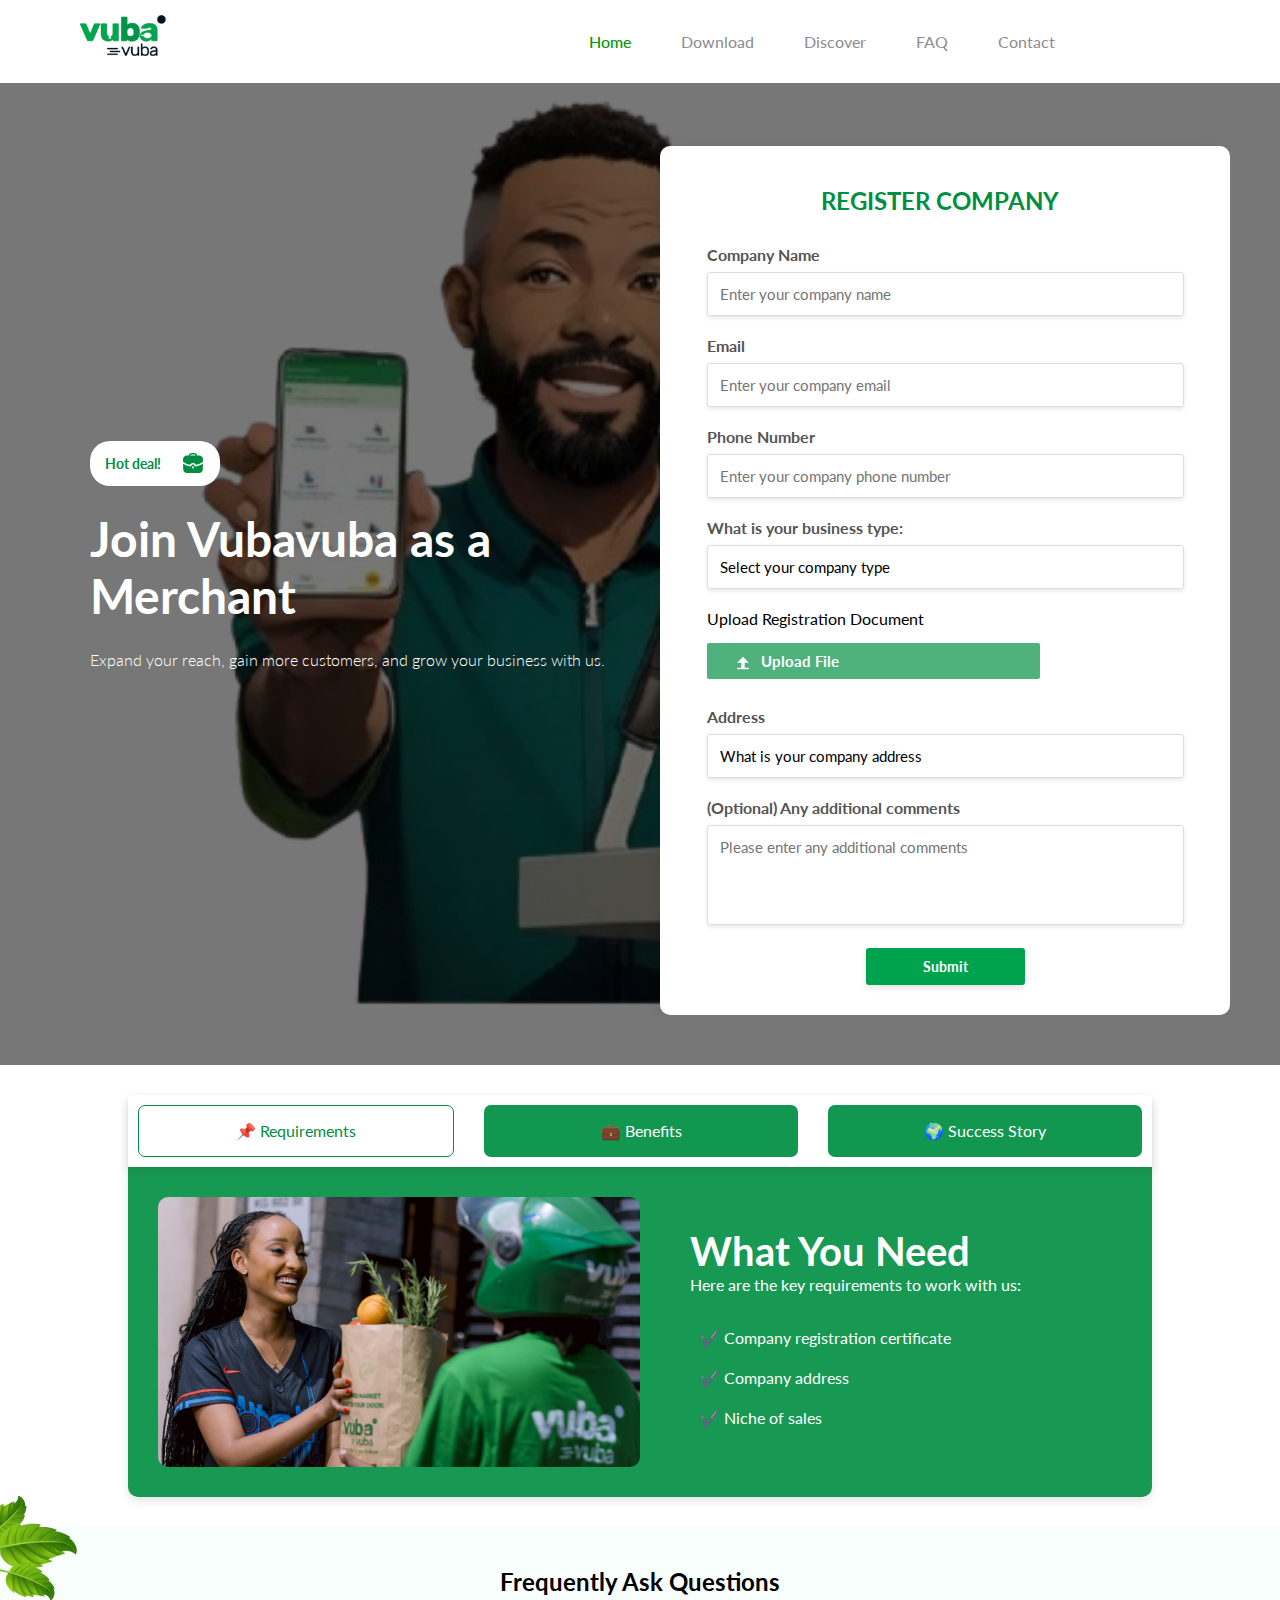
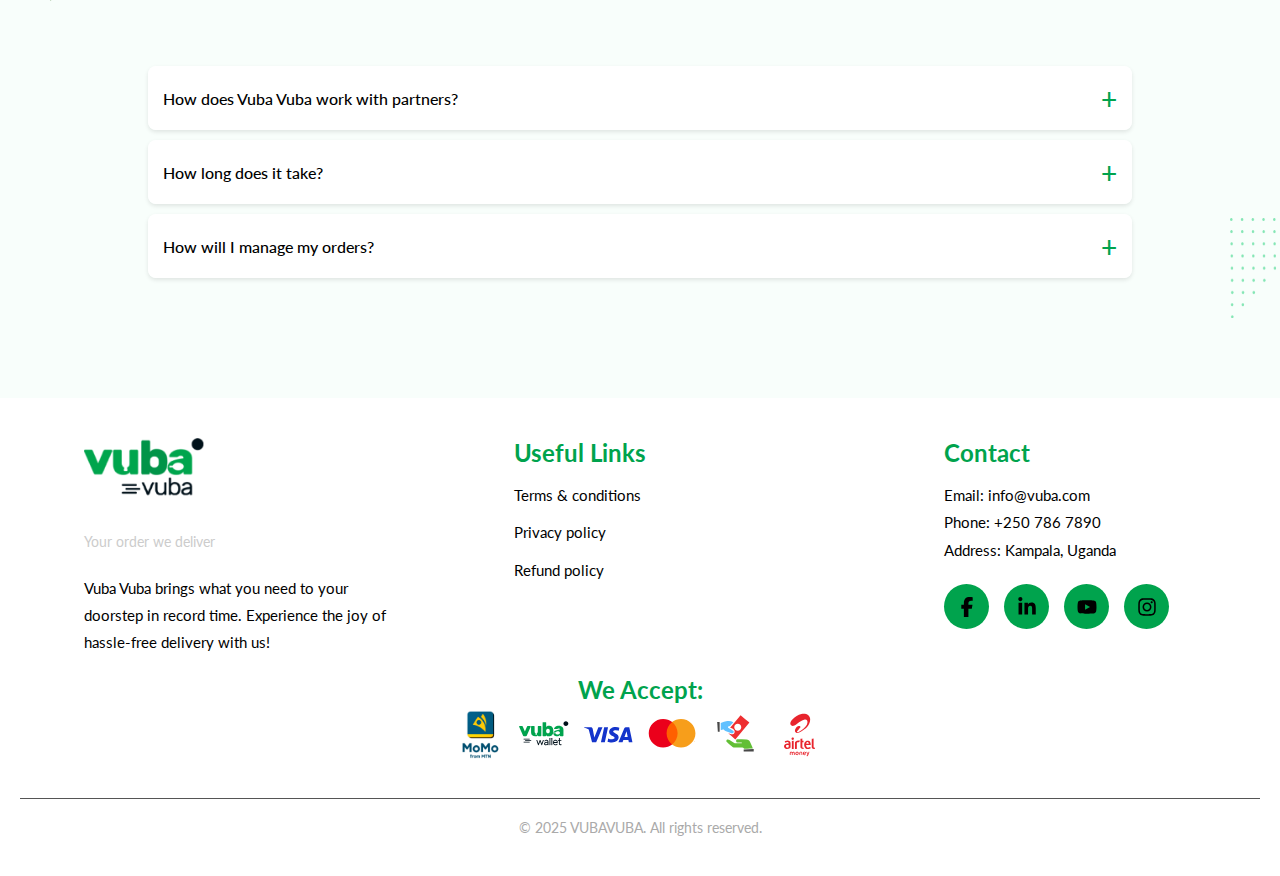
==== commit 38ff1af9: "Made changes" ====
--- a/public/merchant.html
+++ b/public/merchant.html
@@ -5,7 +5,7 @@
     <title>VUBAVUBA - Uganda</title>
     <meta name="viewport" content="width=device-width, initial-scale=1.0" />
     <meta name="theme-color" content="#000000" />
-    <link rel="icon" type="image/x-icon" href="./public/images/favicon.ico">
+    <link rel="icon" type="image/x-icon" href="./public/images/favicon.ico" />
     <link rel="stylesheet" type="text/css" href="./css/index.css" />
     <link rel="stylesheet" type="text/css" href="./css/font.css" />
     <link rel="stylesheet" type="text/css" href="./css/styles.css" />
@@ -156,18 +156,61 @@
                 />
               </div>
               <div class="form-group">
-                <label for="company-doc">Upload Registration Document</label>
-                <input type="file" id="company-doc" name="company-doc" />
-              </div>
+                <label for="business-type">What is your business type:</label>
+                <select name="choice" id="business-type">
+                  <option value="demo" selected>
+                    Select your company type
+                  </option>
+                  <option value="restaurant">Restaurant</option>
+                  <option value="pharma">Pharma & Cosmetics</option>
+                  <option value="market">Market & Bakeries</option>
+                  <option value="florist">Vuba Florist</option>
+                  <option value="party">Vuba Party</option>
+                  <option value="electronics">Electronics</option>
+                  <option value="mtn">MTN Smartphone Market</option>
+                  <option value="upcountry">Upcountry Pickup</option>
+                  <option value="pets">Pets Store</option>
+                  <option value="other">Other</option>
+                </select>
+              </div>
+              <div class="form-group">
+                <div for="company-doc">Upload Registration Document</div>
+
+                <label for="file-upload" class="upload-btn">
+                  <svg viewBox="0 0 24 24">
+                    <path
+                      d="M14 14v7h-4v-7H5l7-7 7 7h-5zM5 20h14v2H5v-2z"
+                    ></path>
+                  </svg>
+                  Upload File
+                </label>
+
+                <input type="file" id="file-upload" class="file-input" />
+              </div>
+
               <div class="form-group">
                 <label for="company-address">Address</label>
+                <select name="choice" id="company-address">
+                  <option value="" selected>
+                    What is your company address
+                  </option>
+                  <option value="kampala">Kampala</option>
+                  <option value="entebbe">Entebbe</option>
+                  <option value="jinja">Jinja</option>
+                  <option value="other">Other</option>
+                </select>
+              </div>
+      <div class="form-group">
+                <label for="company-address">(Optional) Any additional comments</label>
                 <textarea
-                  id="company-address"
-                  name="company-address"
-                  placeholder="Enter your company address"
+                  id="comments"
+                  name="comments"
+                  placeholder="Please enter any additional comments"
                 ></textarea>
               </div>
-              <button type="submit" class="submit-btn">Submit</button>
+              <div class="submit">
+                <button type="submit" class="submit-btn">Submit</button>
+              </div>
             </form>
           </div>
         </div>
@@ -202,35 +245,70 @@
           <div id="benefits" class="tab-content">
             <div class="content-box">
               <div class="content-text">
-                <h3>Why Work With Us?</h3>
-                <p>
-                  Our company is built around
-                  <strong>growth, flexibility, and success</strong>. Here’s what
-                  you gain:
+                <h3 style="margin-bottom: 0.5em">Why Partner with us?</h3>
+                <p style="line-height: 1.7em">
+                  Here's what makes working with us an
+                  excellent choice:
                 </p>
                 <div class="icon-list">
                   <div class="icon-item">
-                    <span class="icon">✔</span>
-                    Career Growth: We invest in your skills
-                    with mentorship and training.
+                    <span class="">✔</span>
+                    <p style="line-height: 1.7em">
+                      Boost Your Sales
+                    </p> 
+                     <!-- <p style="line-height: 1.7em">
+
+                      Boost Your Sales:Expand your customer reach and increase
+                      orders with our seamless platform.
+                    </p> -->
                   </div>
                   <div class="icon-item">
-                    <span class="icon">✔</span>
-                    Work Flexibility: Enjoy a hybrid work
-                    environment with a great work-life balance.
+                    <span class="">✔</span>
+                    <p style="line-height: 1.7em">
+                      Flexible Work Opportunities
+                    </p> 
+                    <!-- <p style="line-height: 1.7em">
+                      <strong>Flexible Work Opportunities:</strong> Whether
+                      you're a restaurant, grocery store, or a rider, enjoy
+                      flexible working hours and the ability to earn on your
+                      terms.
+                    </p> -->
                   </div>
                   <div class="icon-item">
-                    <span class="icon">✔</span>
-                    Innovation-Driven Culture: Work on
-                    cutting-edge technology with a supportive team.
+                    <span class="">✔</span>
+                    <p style="line-height: 1.7em">
+                      Reliable Payment System
+                    </p>
+                    <!-- <p style="line-height: 1.7em">
+                      <strong>Reliable Payment System:</strong> Get paid
+                      securely and on time with transparent earnings tracking. -->
+                    <!-- </p> -->
                   </div>
                   <div class="icon-item">
-                    <span class="icon">✔</span>
-                   Recognition & Rewards: Your achievements
-                    are celebrated, and performance is well compensated.
+                    <span class="">✔</span>
+                    <p style="line-height: 1.7em">
+                      Efficient Delivery Network
+                    </p>
+                        <!-- <p style="line-height: 1.7em">
+                      <strong>Efficient Delivery Network:</strong> We provide
+                      optimized routes and real-time tracking to ensure fast,
+                      smooth deliveries.
+                    </p> -->
+                  </div>
+                  <div class="icon-item">
+                    <span class="">✔</span>
+                    <p style="line-height: 1.7em">
+                      Dedicated Support
+                    </p>
+                      <!-- <p style="line-height: 1.7em">
+                      <strong>Dedicated Support:</strong> Our team is available
+                      to assist with any challenges, ensuring a hassle-free
+                      experience.
+                    </p> -->
                   </div>
                 </div>
               </div>
+
               <img src="public/images/1K6A9524.jpg" alt="Benefits" />
             </div>
           </div>
@@ -244,6 +322,7 @@
                   We have successfully introduced our services in Rwanda,
                   transforming businesses and communities with technology.
                 </p>
+                <a href="#" class="company-profile">Our company profile</a>
               </div>
             </div>
           </div>
@@ -332,7 +411,7 @@
           class="dots"
         />
       </div>
-      <footer class="footer">
+       <footer class="footer">
         <div class="footer-container">
           <div class="footer-section">
             <div class="footer-logo">
@@ -343,24 +422,23 @@
               Vuba Vuba brings what you need to your doorstep in record time.
               Experience the joy of hassle-free delivery with us!
             </p>
-            <a
+            <!-- <a
               href="https://certification.dbi.rw/public?name=Vuba%20Vuba%20Africa%20LTD"
               target="_blank"
               ><div class="seal">
                 <img src="public/images/seal.svg" alt="Seal" srcset="" />
                 <p>Trust Seal VALID!</p>
               </div></a
-            >
+            > -->
           </div>
 
           <div class="footer-section">
-            <h3>Quick Links</h3>
+            <h3>Useful Links</h3>
             <ul>
-              <li><a href="#hero">Home</a></li>
-              <li><a href="#discover">Discover</a></li>
-              <li><a href="#download">Download</a></li>
-              <li><a href="#faq">FAQ</a></li>
-              <li><a href="#contact">Contact</a></li>
+              <li><a href="#hero">Terms & conditions</a></li>
+              <li><a href="#discover">Privacy policy</a></li>
+              <li><a href="#download">Refund policy</a></li>
+            
             </ul>
           </div>
 
@@ -370,19 +448,19 @@
             <p>Phone: +250 786 7890</p>
             <p>Address: Kampala, Uganda</p>
             <div class="social-icons">
-              <a href="#" title="Facebook"
+              <a href="https://www.facebook.com/vubavubarw/" title="Facebook"
                 ><img src="public/images/facebook-f-brands-solid.svg"
               /></a>
 
-              <a href="#" title="Twitter"
+              <a href="https://x.com/vubavubarw/" title="Twitter"
                 ><img src="public/images/linkedin-in-brands-solid.svg" alt=""
               /></a>
 
-              <a href="#" title="Instagram"
+              <a href="https://www.instagram.com/vubavubarw/?hl=en" title="Instagram"
                 ><img src="public/images/youtube-brands-solid.svg" alt=""
               /></a>
 
-              <a href="#" title="LinkedIn"
+              <a href="https://www.linkedin.com/company/vubavuba/?originalSubdomain=rw" title="LinkedIn"
                 ><img src="public/images/instagram-brands-solid.svg" alt=""
               /></a>
             </div>
--- a/public/css/Home.css
+++ b/public/css/Home.css
@@ -426,7 +426,7 @@
   background-color: var(--white) !important;
   box-shadow: 0 0 1px 0 #00000011 !important;
   height:50px;
-  width: 220px;
+  width: 250px;
   border-radius: 20px !important;
   display: flex;
   gap: 20px;
--- a/public/css/styling.css
+++ b/public/css/styling.css
@@ -1,3 +1,4 @@
+
 .why-section {
   display: flex;
   background-color: #85e6b50f;
@@ -201,6 +202,7 @@
   padding: 10px;
   border-radius: 5px;
   background-color: white;
+  cursor: pointer;
 }
 
 .download-section .right-column .description {
@@ -219,7 +221,8 @@
 
 .contact-section {
   position: relative;
-  background: url("/public/public/images/1K6A9760.jpg") center/cover no-repeat;
+  /* background: url("public/public/images/1K6A9760.jpg") center/cover no-repeat; */
+  background: url("./../public/images/1K6A9760.jpg") center/cover no-repeat;
   padding: 50px;
   /* border-radius: 20px; */
   width: 100%;
@@ -230,6 +233,15 @@
   overflow: hidden;
 }
 .merchant .contact-section {
+  background: url("./../public/images/Merchant.png") center/cover no-repeat;
+
+}
+.rider .contact-section {
+
+  background: url("./../public/images/1K6A9336.jpg") center/cover no-repeat;
+  
+}
+.rider .contact-section, .merchant .contact-section {
    margin: 0 auto;
 }
 
@@ -244,10 +256,13 @@
   z-index: 1;
 }
 
+.rider .contact-section::before {
+  background: rgba(0, 0, 0, 0.642);
+}
+
 .merchant .contact-section::before {
-  background: rgba(0, 0, 0, 0.208);
-}
-
+ background: rgba(0, 0, 0, 0.532);
+}
 .contact-section .contact-container {
   position: relative;
   display: flex;
@@ -256,20 +271,25 @@
   width: 90%;
   align-items: center;
 }
-.merchant .contact-section .contact-container {
+.rider .contact-section .contact-container , .merchant .contact-section .contact-container {
   flex-wrap: nowrap;
   width: 100%;
 padding-top: 3em;
 }
 
-.merchant .contact-section .company-registration {
-  flex: 0.6;
-  padding: 40px;
+.merchant .contact-section .company-registration, .rider .contact-section .company-registration {
+  flex: 0.5;
+  padding: 30px 20px;
   background: #ffffff;
   /* border-radius: 0 15px 15px 0; */
   box-shadow: 0 4px 15px rgba(0, 0, 0, 0.1);
   z-index: 200;
   border-radius: 10px;
+  display: flex;
+  flex-direction: column;
+  /* align-items: center; */
+  margin-top: 3em;
+
 }
 
 .contact-section .contact-text .section__info-button {
@@ -279,8 +299,13 @@
 }
 
 .merchant .contact-section .contact-text h2,
-.merchant .contact-section .contact-text p {
-  width: 70%;
+.rider .contact-section .contact-text h2,
+.rider .contact-section .contact-text p, 
+.merchant .contact-section .contact-text p 
+{
+  padding-top: 0.5em;
+  width: 100%;
+
 }
 .contact-section .contact-text {
   flex: 0.5;
@@ -509,8 +534,7 @@
   z-index: 1000;
 }
 
-.modal-register .modal-content,
-.company-registration {
+.modal-register .modal-content{
   background: white;
   width: 90%;
   max-width: 700px;
@@ -570,14 +594,24 @@
 
 .company-registration h2 {
   color: #008f42;
-  padding: 15px;
+  padding: 10px 10px 30px 0px !important;
   text-align: center;
-  font-weight: 800;
+  /* background-color: rebeccapurple; */
+  font-weight: 700;
 }
 .company-registration .form-group {
-  margin-bottom: 20px;
-}
-
+  margin-bottom: 10px;
+  width: 90%;
+  margin: 0 auto;
+}
+.company-registration .form-group.special {
+ display: flex;
+ /* background-color: red; */
+
+}
+.company-registration .form-group.special div {
+  width: 50%;
+}
 .company-registration .form-group label {
   display: block;
   font-weight: bold;
@@ -586,15 +620,17 @@
 }
 
 .company-registration .form-group input,
+.company-registration .form-group select,
 .company-registration .form-group textarea {
   width: 100%;
   padding: 12px;
   border: 1px solid #ddd;
-  border-radius: 8px;
+  border-radius: 3px;
   font-size: 15px;
   box-shadow: 0 2px 4px rgba(0, 0, 0, 0.1);
   transition: border-color 0.3s;
 }
+
 
 .company-registration .form-group input:focus,
 .company-registration .form-group textarea:focus {
@@ -602,24 +638,24 @@
   outline: none;
 }
 
-.company-registration .form-group input[type="file"] {
-  padding: 5px;
-}
 
 .company-registration .form-group textarea {
   resize: none;
   height: 100px;
 }
-
+.company-registration  .submit {
+    display: flex;
+ justify-content: center;
+}
 .company-registration button.submit-btn {
-  width: 40%;
-  padding: 12px;
+  width: 30%;
+  padding: 10px;
   background: #00a34d;
 
   color: white;
   border: none;
-  border-radius: 8px;
-  font-size: 16px;
+  border-radius: 3px;
+  font-size: 14px;
   cursor: pointer;
   font-weight: bold;
   box-shadow: 0 3px 6px rgba(0, 0, 0, 0.1);
@@ -695,28 +731,33 @@
 /* Background Shape */
 .image-bg {
   position: absolute;
-  width: 140%;
-  height: 100%;
-  background: linear-gradient(135deg, #008f436d, #00c8536f);
-  clip-path: ellipse(80% 60% at center);
+  width: 100%;
+  height: 70%;
+  background: linear-gradient(85deg, #008f436d, #00c8536f);
+  clip-path: ellipse(80% 90% at center);
   z-index: 0;
-  top: 10px;
-  left: -20%;
-  opacity: 0.9;
+  top: 30%;
+  left: -15%;
+  opacity: 0.4;
   border-radius: 50%;
 }
 
 /* Image */
 .option-image {
   position: relative;
-  width: 85%;
-  height: 85%;
+  width: 150%;
+  height: 100%;
   border-radius: 10px;
-  box-shadow: rgba(0, 0, 0, 0.1) 0px 10px 15px -3px,
-    rgba(0, 0, 0, 0.05) 0px 4px 6px -2px;
+  /* box-shadow: rgba(0, 0, 0, 0.1) 0px 10px 15px -3px, */
+    /* rgba(0, 0, 0, 0.05) 0px 4px 6px -2px; */
   /* clip-path: ellipse(80% 60% at center); */
-  object-fit: cover;
+  /* object-fit: cover; */
   z-index: 100;
+}
+
+.riderr {
+  /* height: 120%; */
+width: 500px !important;
 }
 
 /* Content */
@@ -770,19 +811,20 @@
   /* height: 10vh; */
   color: #008f42;
   margin-bottom: 15px;
-  padding: 30px 0;
+  padding: 30px 0 0 0;
   font-weight: bold;
   text-align: center;
 }
 
-/* .where-we-are .header p {
+.where-we-are .headerr p {
     font-size: 18px;
-    color: #4a6f50;
+    color: #7c7c7c;
     margin-bottom: 40px;
     max-width: 600px;
     margin-left: auto;
     margin-right: auto;
-} */
+    padding-bottom: 2em;
+}
 
 /* Locations Container */
 .where-we-are .locations {
@@ -854,7 +896,7 @@
 .tab-container {
   width: 80vw;
   margin: auto;
-    background: #008f42;
+    background: #008f43e8;
     color: white;
   border-radius: 10px;
    box-shadow: 0 4px 10px rgba(0, 0, 0, 0.1);
@@ -949,6 +991,21 @@
   padding-left: 30px;
 
 }
+
+.content-text .company-profile {
+background-color: white;
+color: #008f42;
+padding: 10px 30px;
+width: 14vw;
+margin-top: 3em;
+border-radius: 3px;
+cursor: pointer;
+}
+.content-text .company-profile:hover {
+background-color: #e2e2e2;
+}
+
+
  .content-box .content-text h3{
 font-size: 2.5em;
 }
@@ -964,7 +1021,8 @@
 
 .icon-list {
   display: flex;
-  flex-wrap: wrap;
+  flex-direction: column;
+  /* flex-wrap: wrap; */
   gap: 15px;
   margin-top: 10px;
 }
@@ -1018,6 +1076,8 @@
     width: 90%;
   }
   .merchant .contact-section .contact-text h2,
+  .rider .contact-section .contact-text h2,
+  .rider .contact-section .contact-text p ,
   .merchant .contact-section .contact-text p {
     width: 100%;
   }
@@ -1104,6 +1164,7 @@
     flex-direction: column;
   }
 
+  .rider .contact-section::before,
   .merchant .contact-section::before {
     background: rgba(0, 0, 0, 0) !important;
   }
--- a/public/css/merchant.css
+++ b/public/css/merchant.css
@@ -1,47 +1,83 @@
-    .success-section {
-    background: linear-gradient(135deg, #008F42, #00a34d);
-    color: #fff;
-    padding: 60px 20px;
-    text-align: center;
-     width: 80vw;
-     margin: 0 auto;
-     border-radius: 20px;
+.success-section {
+  background: linear-gradient(135deg, #008f42, #00a34d);
+  color: #fff;
+  padding: 60px 20px;
+  text-align: center;
+  width: 80vw;
+  margin: 0 auto;
+  border-radius: 20px;
 }
 
- .success-section .container {
-   
-    margin: auto;
+.success-section .container {
+  margin: auto;
 }
 
- .success-section .title {
-    font-size: 2.5rem;
-    font-weight: bold;
-    margin-bottom: 20px;
+.success-section .title {
+  font-size: 2.5rem;
+  font-weight: bold;
+  margin-bottom: 20px;
 }
 
- .success-section .intro {
-    font-size: 1.2rem;
-    margin-bottom: 40px;
+.success-section .intro {
+  font-size: 1.2rem;
+  margin-bottom: 40px;
 }
 
- .success-section .success-grid {
-    display: grid;
-    grid-template-columns: repeat(auto-fit, minmax(300px, 1fr));
-    gap: 20px;
+.success-section .success-grid {
+  display: grid;
+  grid-template-columns: repeat(auto-fit, minmax(300px, 1fr));
+  gap: 20px;
 }
 
- .success-section .success-card {
-    background: rgba(255, 255, 255, 0.1);
-    padding: 20px;
-    border-radius: 10px;
-    transition: transform 0.3s ease-in-out;
+.success-section .success-card {
+  background: rgba(255, 255, 255, 0.1);
+  padding: 20px;
+  border-radius: 10px;
+  transition: transform 0.3s ease-in-out;
 }
 
- .success-section .success-card:hover {
-    transform: translateY(-5px);
+.success-section .success-card:hover {
+  transform: translateY(-5px);
 }
 
- .success-section h3 {
-    font-size: 1.5rem;
-    margin-bottom: 10px;
-}+.success-section h3 {
+  font-size: 1.5rem;
+  margin-bottom: 10px;
+}
+
+.upload-btn {
+  display: flex !important;
+  align-items: center !important;
+  gap: 8px;
+  background-color: #008f43b0;
+  color: white !important;
+  margin-top: 1em;
+  padding: 8px 26px !important;
+  border-radius: 2px;
+  cursor: pointer;
+  font-size: 15px !important;
+  font-weight: bold !important;
+  border: none;
+  outline: none;
+  transition: background 0.3s ease;
+  width: 40% !important;
+}
+
+.form-group .upload-btn {
+    width: 70% !important;
+}
+
+
+.upload-btn:hover {
+  background-color: #008f43;
+}
+
+.upload-btn svg {
+  width: 20px;
+  height: 20px;
+  fill: white;
+}
+
+.file-input {
+  display: none;
+}
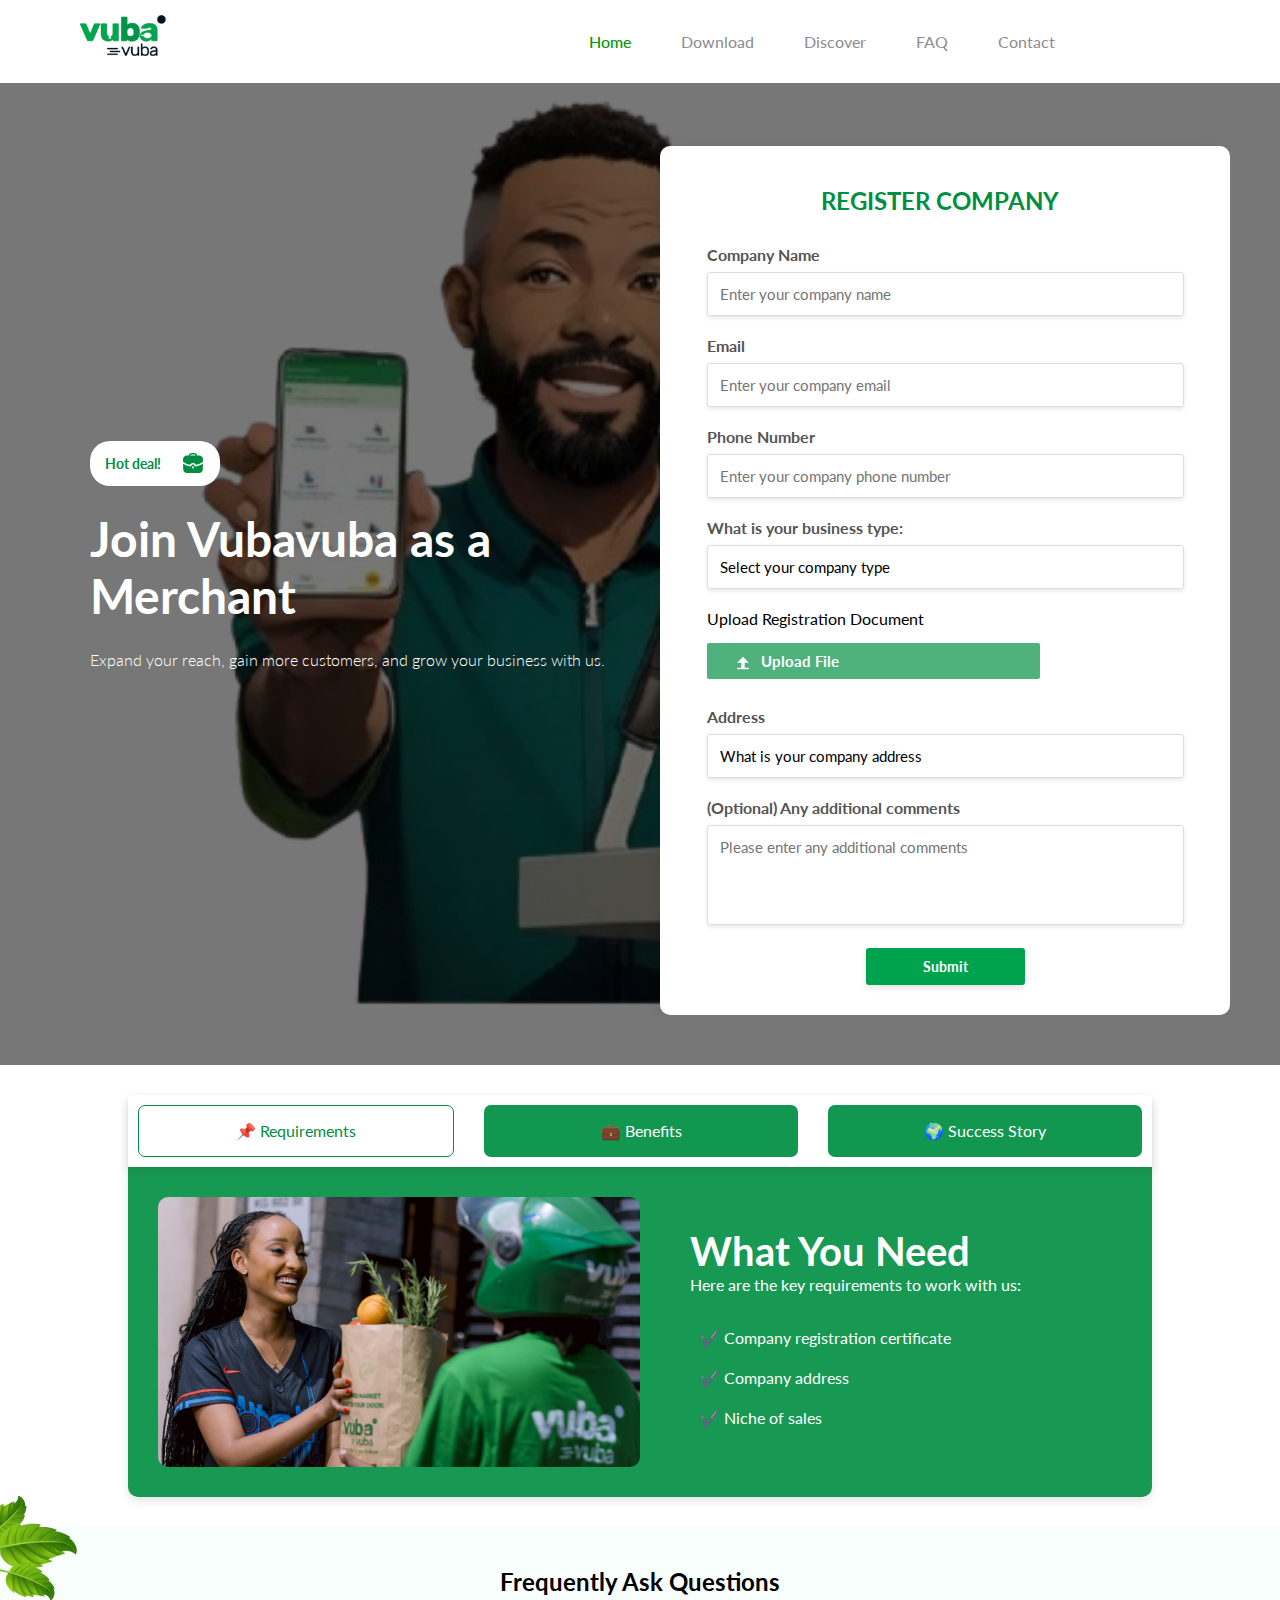
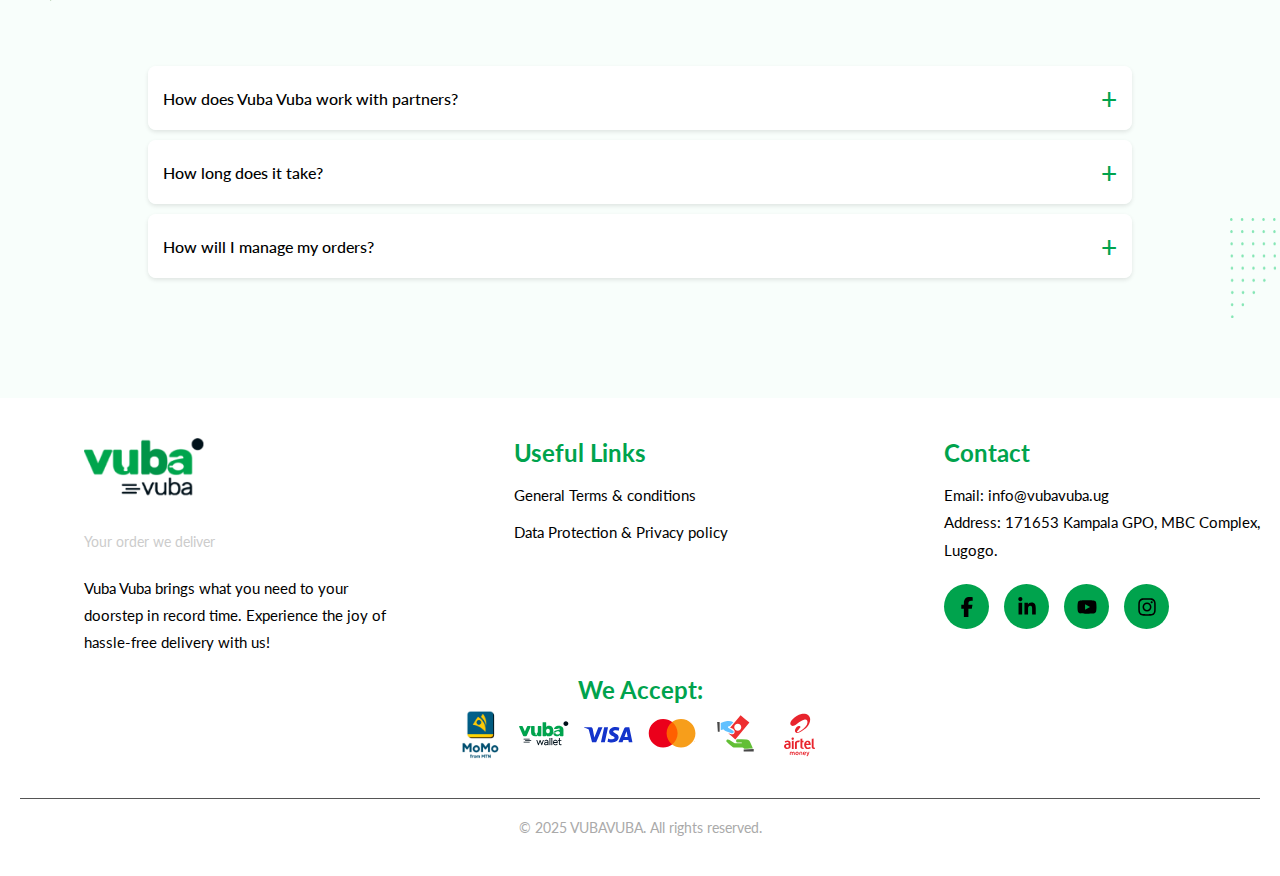
==== commit fd777bf5: "incoming changes" ====
--- a/public/merchant.html
+++ b/public/merchant.html
@@ -411,7 +411,7 @@
           class="dots"
         />
       </div>
-       <footer class="footer">
+        <footer class="footer">
         <div class="footer-container">
           <div class="footer-section">
             <div class="footer-logo">
@@ -435,18 +435,18 @@
           <div class="footer-section">
             <h3>Useful Links</h3>
             <ul>
-              <li><a href="#hero">Terms & conditions</a></li>
-              <li><a href="#discover">Privacy policy</a></li>
-              <li><a href="#download">Refund policy</a></li>
+              <li><a href="https://www.vubavuba.rw/terms.html">General Terms & conditions</a></li>
+              <li><a href="https://www.vubavuba.rw/privacy.html">Data Protection & Privacy policy</a></li>
+       
             
             </ul>
           </div>
 
           <div class="footer-section">
             <h3>Contact</h3>
-            <p>Email: info@vuba.com</p>
-            <p>Phone: +250 786 7890</p>
-            <p>Address: Kampala, Uganda</p>
+            <p>Email: info@vubavuba.ug</p>
+            <!-- <p>Phone: +250 786 7890</p> -->
+            <p>Address: 171653 Kampala GPO, MBC Complex, Lugogo.</p>
             <div class="social-icons">
               <a href="https://www.facebook.com/vubavubarw/" title="Facebook"
                 ><img src="public/images/facebook-f-brands-solid.svg"
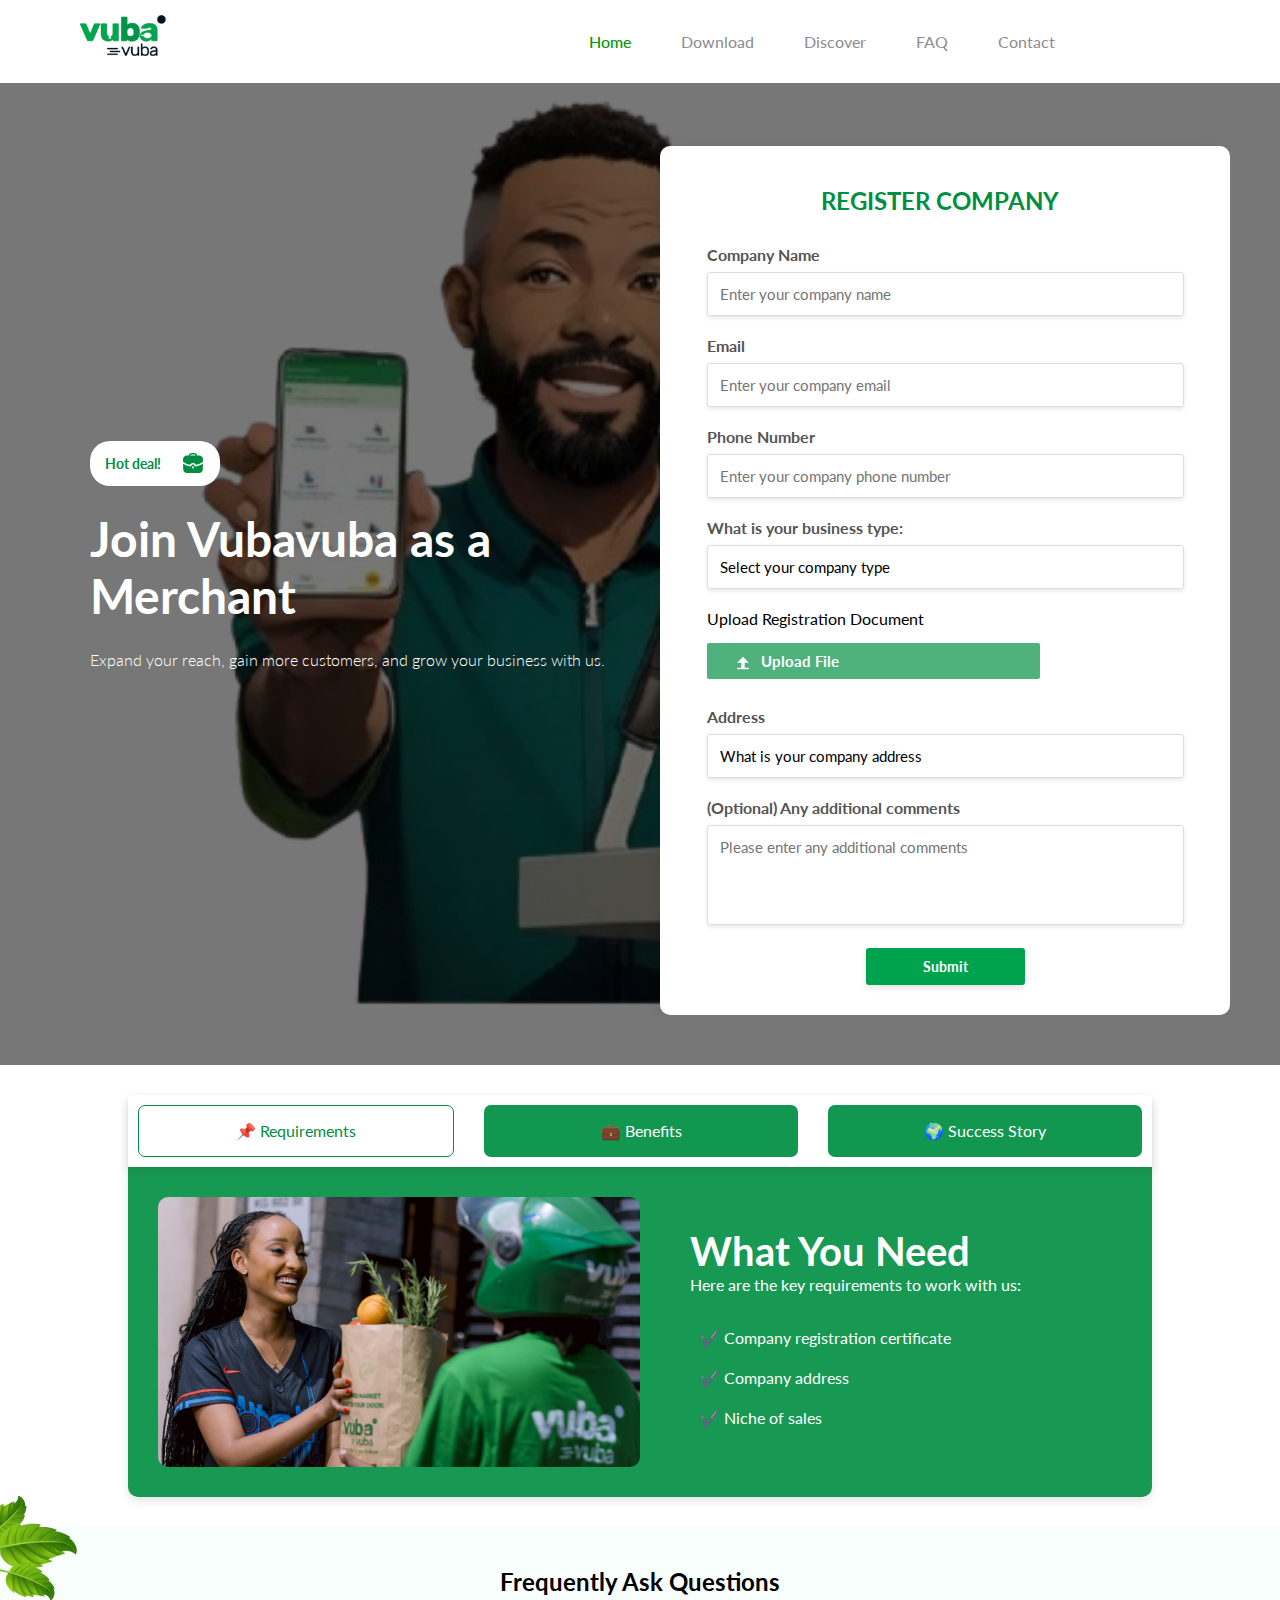
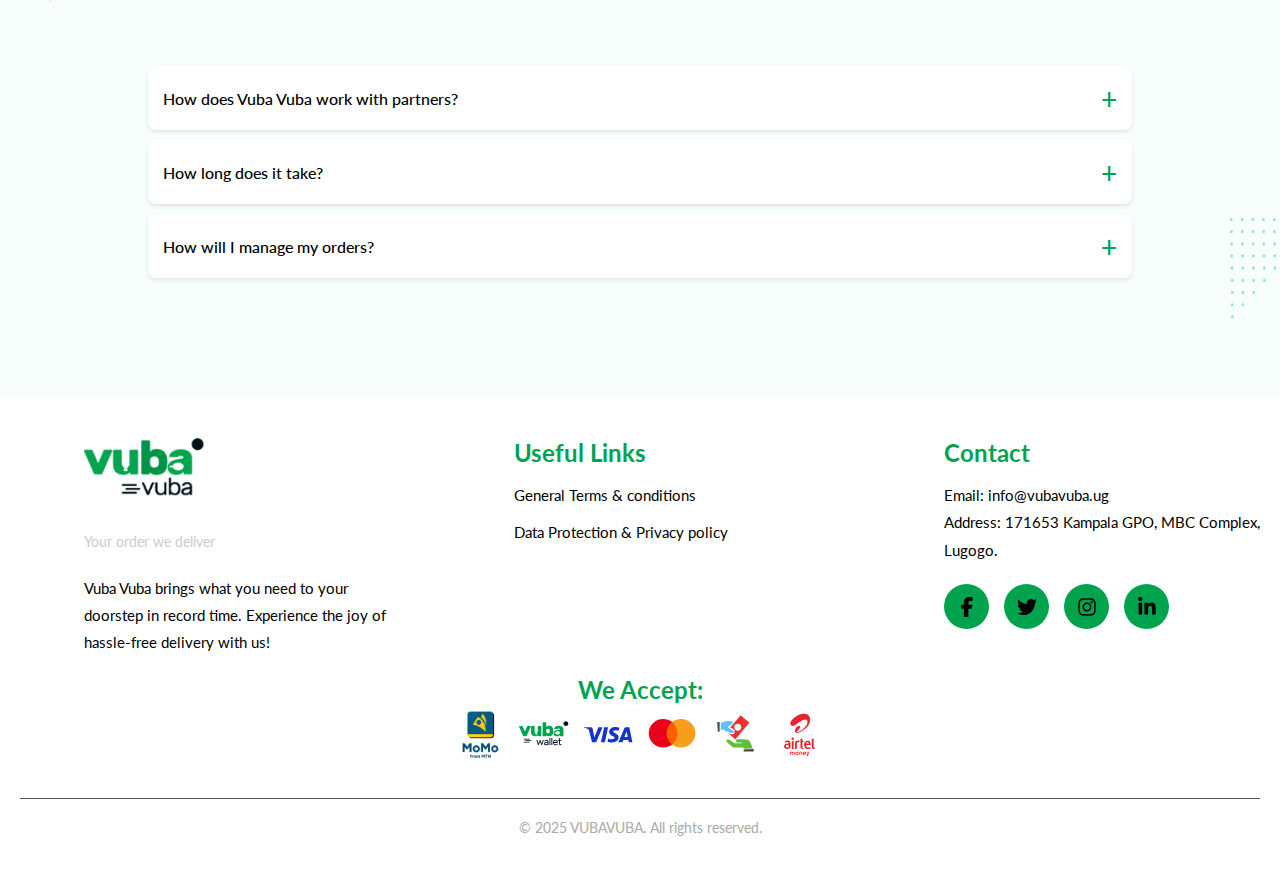
==== commit 7ef54273: "A few changes" ====
--- a/public/merchant.html
+++ b/public/merchant.html
@@ -411,7 +411,7 @@
           class="dots"
         />
       </div>
-        <footer class="footer">
+      <footer class="footer">
         <div class="footer-container">
           <div class="footer-section">
             <div class="footer-logo">
@@ -435,10 +435,16 @@
           <div class="footer-section">
             <h3>Useful Links</h3>
             <ul>
-              <li><a href="https://www.vubavuba.rw/terms.html">General Terms & conditions</a></li>
-              <li><a href="https://www.vubavuba.rw/privacy.html">Data Protection & Privacy policy</a></li>
-       
-            
+              <li>
+                <a href="https://vubavuba.ug/terms.php"
+                  >General Terms & conditions</a
+                >
+              </li>
+              <li>
+                <a href="https://vubavuba.ug/privacy.php"
+                  >Data Protection & Privacy policy</a
+                >
+              </li>
             </ul>
           </div>
 
@@ -452,16 +458,20 @@
                 ><img src="public/images/facebook-f-brands-solid.svg"
               /></a>
 
-              <a href="https://x.com/vubavubarw/" title="Twitter"
+              <a href="https://x.com/vubavubaug" title="Twitter"
+                ><img src="public/images/twitter-brands-solid.svg" alt=""
+              /></a>
+
+              <a
+                href="https://www.instagram.com/vubavuba_ug/"
+                title="Instagram"
+                ><img src="public/images/instagram-brands-solid.svg" alt=""
+              /></a>
+
+              <a
+                href="https://www.linkedin.com/company/vubavuba/"
+                title="LinkedIn"
                 ><img src="public/images/linkedin-in-brands-solid.svg" alt=""
-              /></a>
-
-              <a href="https://www.instagram.com/vubavubarw/?hl=en" title="Instagram"
-                ><img src="public/images/youtube-brands-solid.svg" alt=""
-              /></a>
-
-              <a href="https://www.linkedin.com/company/vubavuba/?originalSubdomain=rw" title="LinkedIn"
-                ><img src="public/images/instagram-brands-solid.svg" alt=""
               /></a>
             </div>
           </div>
--- a/public/css/components.css
+++ b/public/css/components.css
@@ -1,15 +1,4 @@
-/*=========== TABLE OF CONTENTS ===========
-1. Button CSS
-2. Textarea CSS
-3. Input CSS
-4. Text CSS
-5. Heading CSS
-6. Container CSS
-==========================================*/
-
-/*-------------------------------------
-  1. Button CSS
---------------------------------------*/
+
 .ui.button.round {
   border-radius: var(--radius-md);
 }
